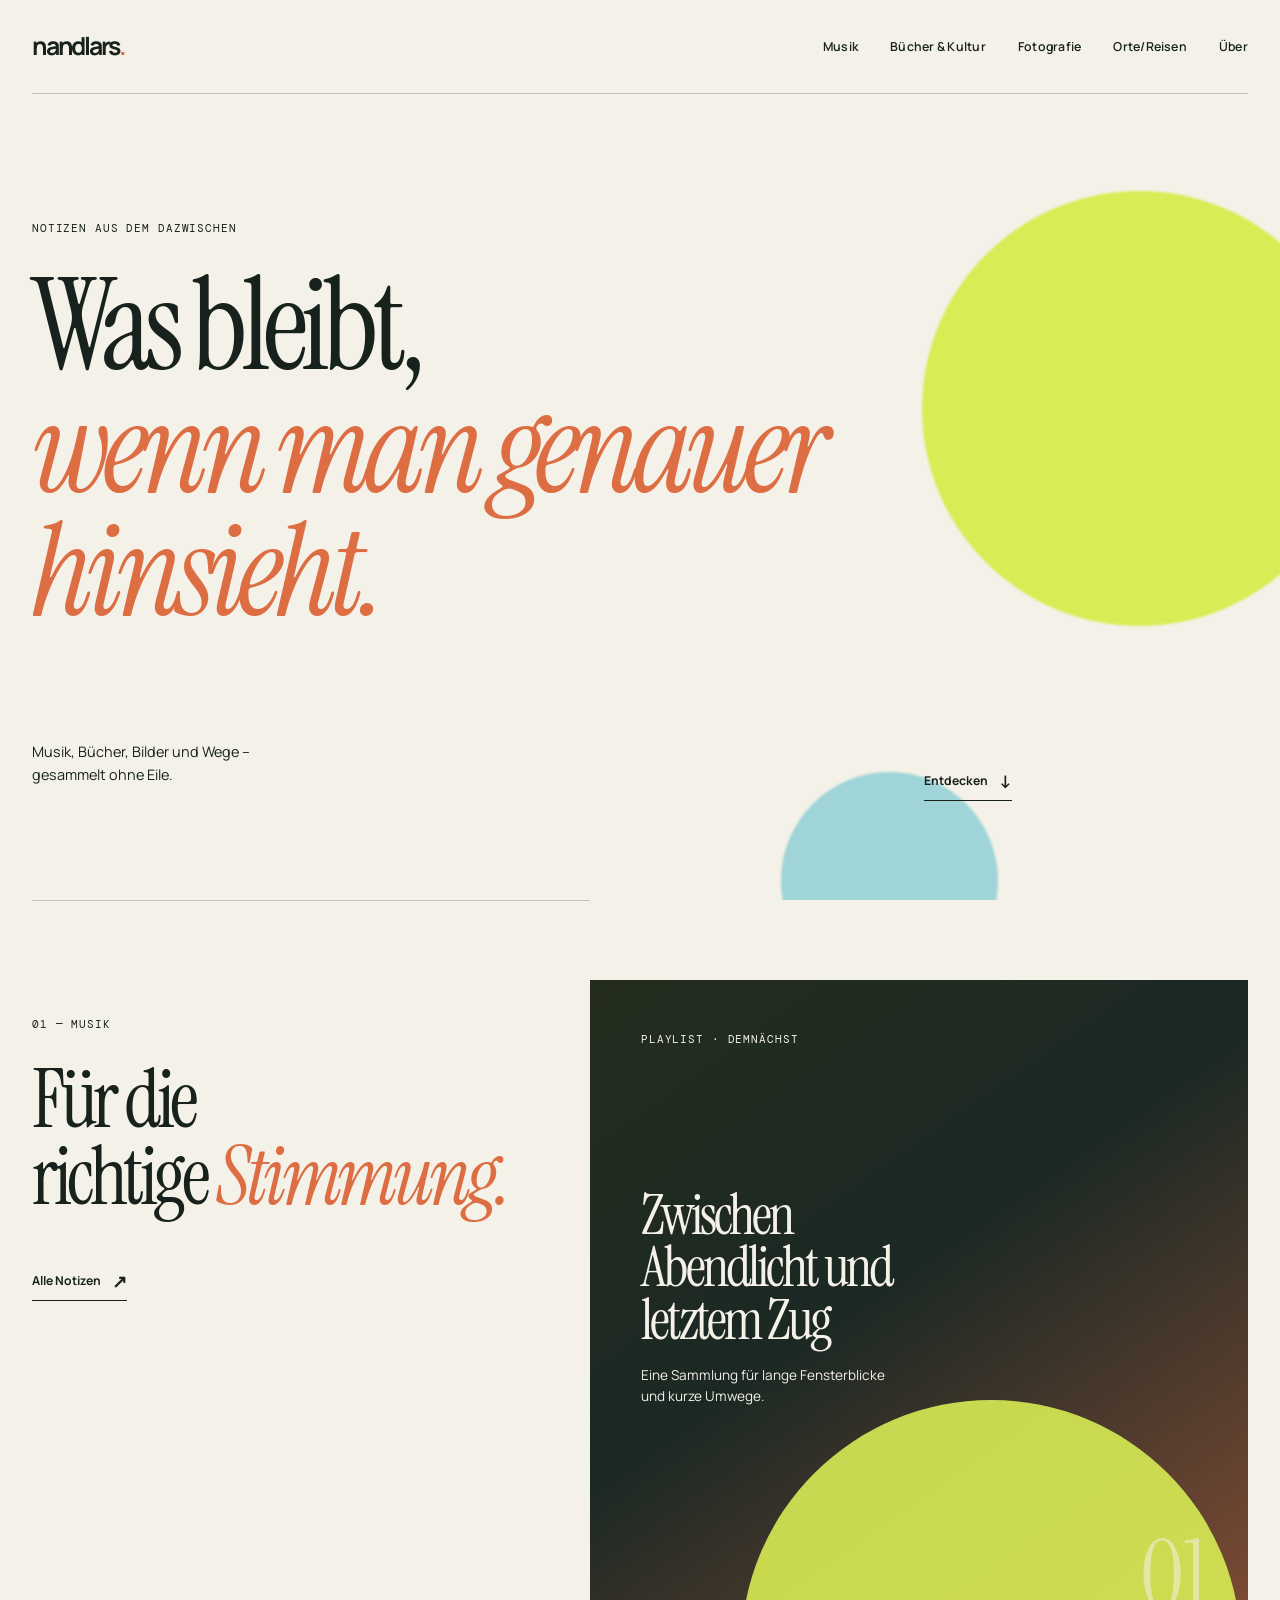
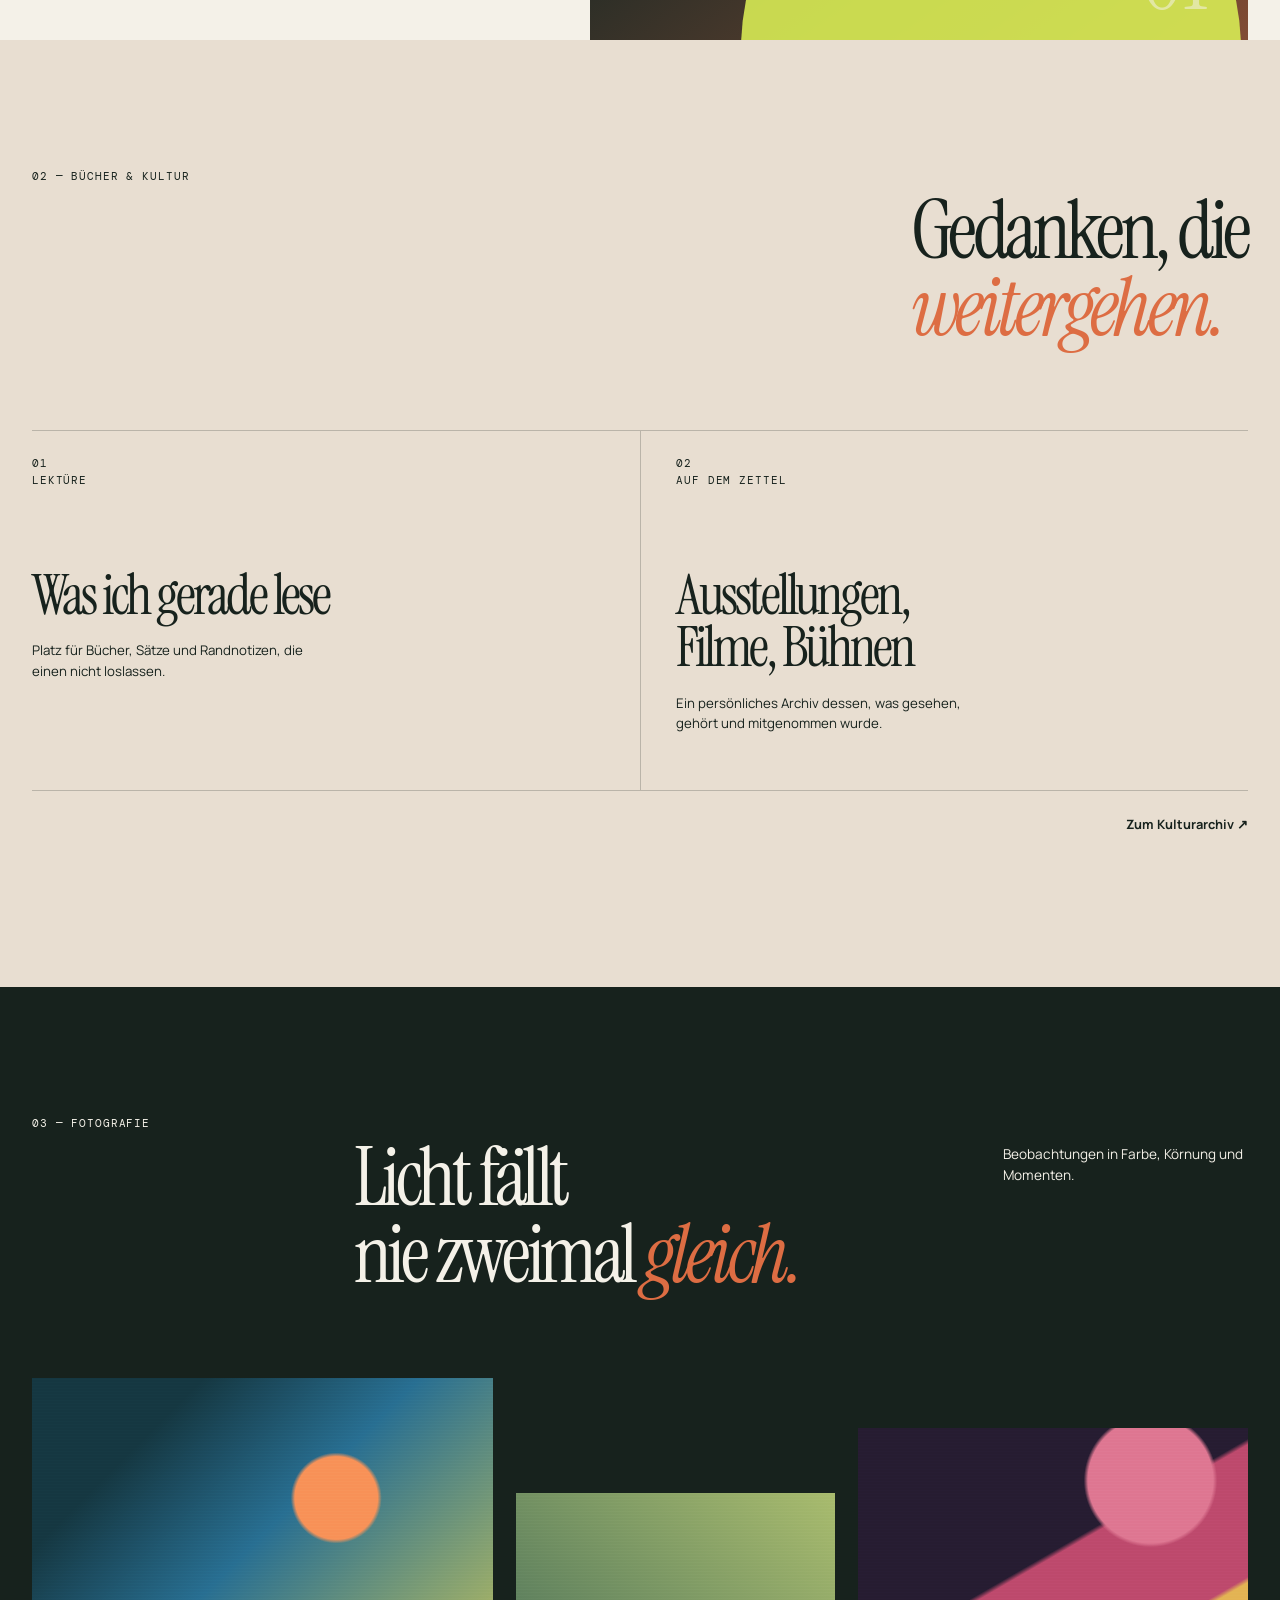
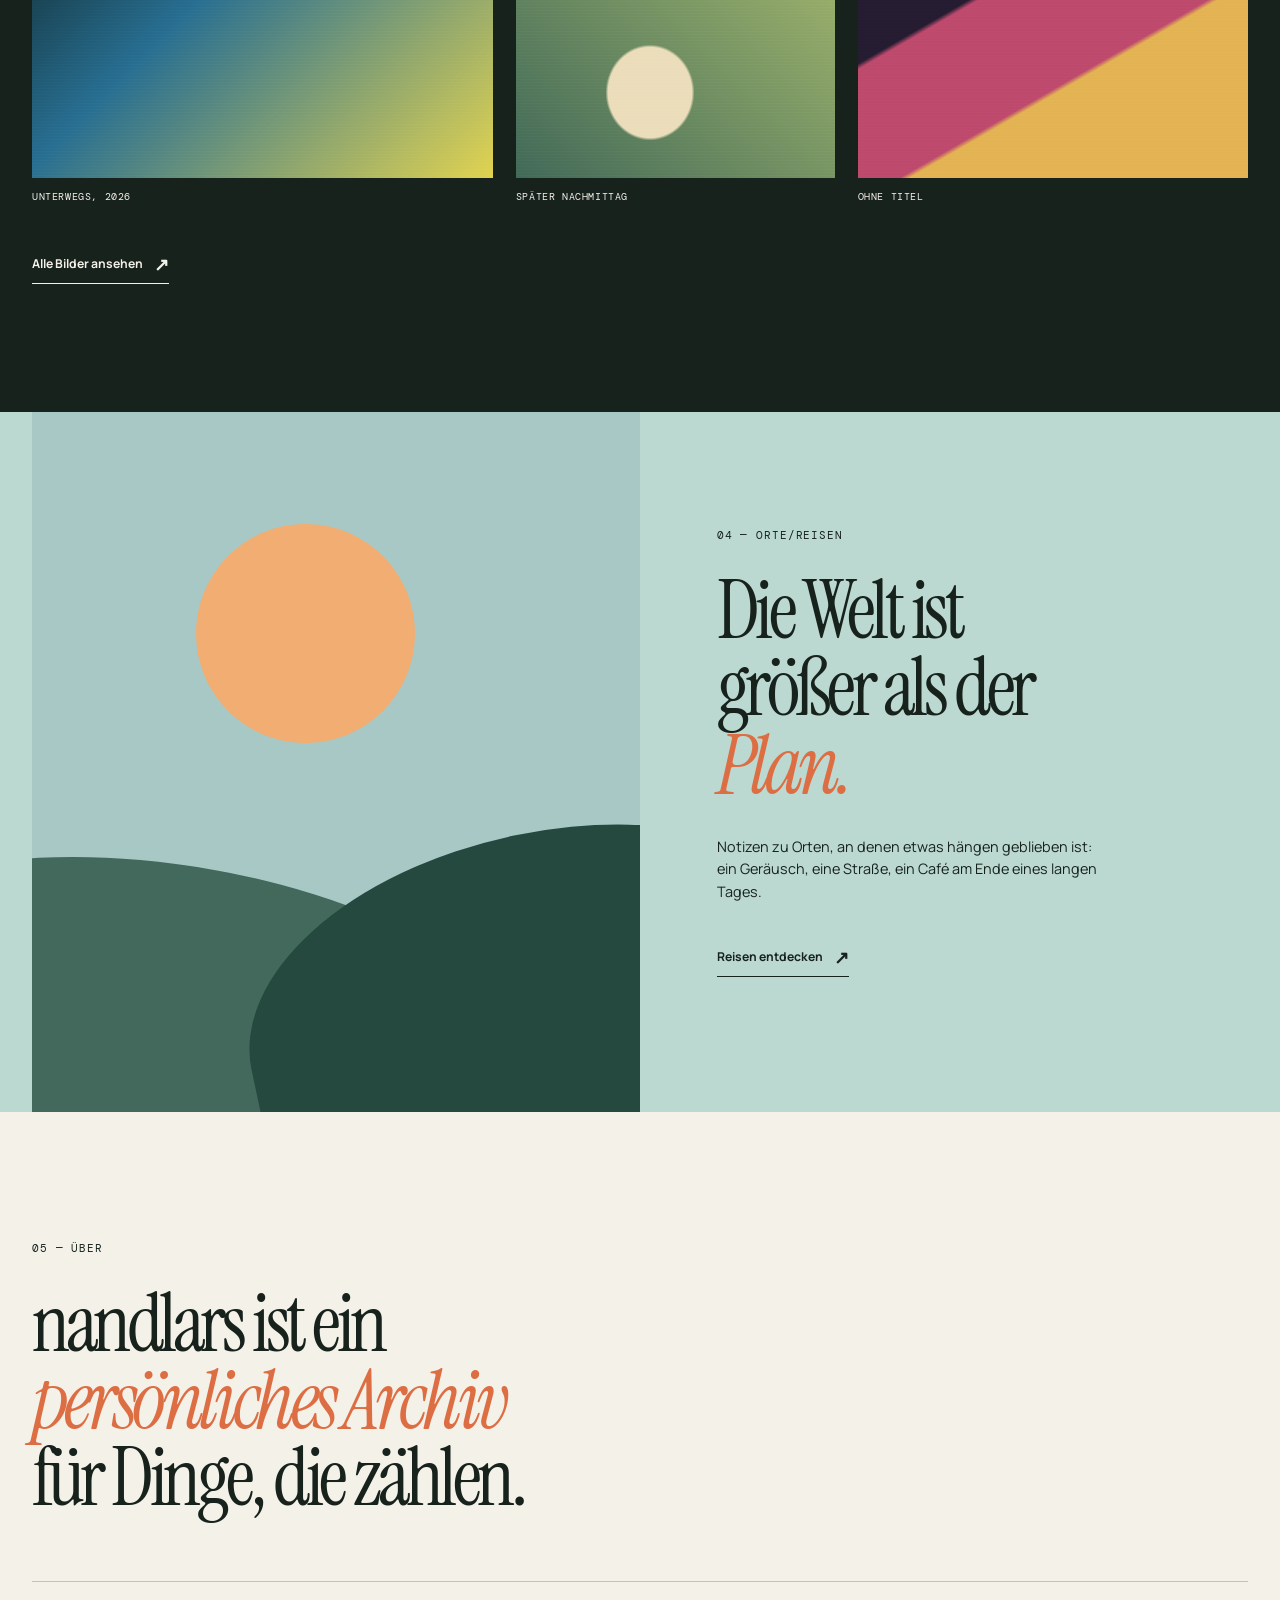
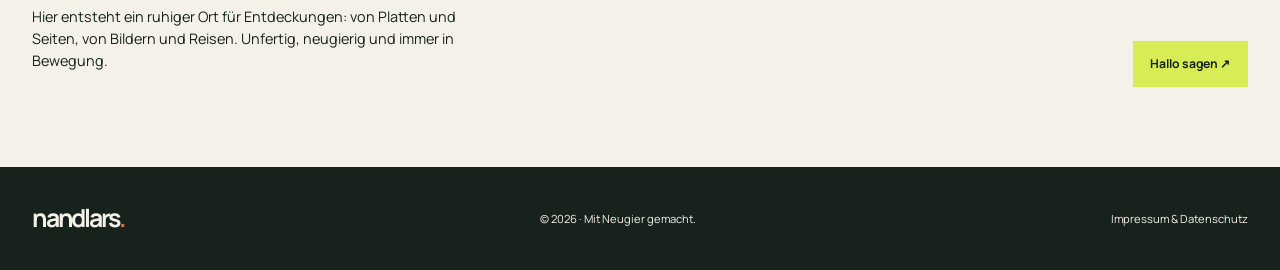
==== index.html @ c7067726 "Initial static nandlars website" ====
<!doctype html>
<html lang="de">
  <head>
    <meta charset="utf-8">
    <meta name="viewport" content="width=device-width, initial-scale=1">
    <meta name="description" content="nandlars – Musik, Bücher, Fotografie und Reisen.">
    <title>nandlars — Notizen, Bilder, Orte</title>
    <link rel="preconnect" href="https://fonts.googleapis.com">
    <link rel="preconnect" href="https://fonts.gstatic.com" crossorigin>
    <link href="https://fonts.googleapis.com/css2?family=DM+Mono:wght@400;500&family=Instrument+Serif:ital@0;1&family=Manrope:wght@400;500;600;700&display=swap" rel="stylesheet">
    <link rel="stylesheet" href="assets/css/main.css">
    <script src="assets/js/main.js" defer></script>
  </head>
  <body>
    <a class="skip-link" href="#inhalt">Zum Inhalt springen</a>

    <header class="site-header" data-header>
      <a class="wordmark" href="#oben" aria-label="nandlars, Startseite">nandlars<span>.</span></a>
      <button class="menu-toggle" type="button" aria-expanded="false" aria-controls="hauptnavigation">
        <span class="sr-only">Menü öffnen</span>
        <span aria-hidden="true"></span><span aria-hidden="true"></span>
      </button>
      <nav id="hauptnavigation" class="main-nav" aria-label="Hauptnavigation">
        <a href="#musik">Musik</a>
        <a href="#kultur">Bücher &amp; Kultur</a>
        <a href="#fotografie">Fotografie</a>
        <a href="#orte">Orte/Reisen</a>
        <a href="#ueber">Über</a>
      </nav>
    </header>

    <main id="inhalt">
      <section id="oben" class="hero" aria-labelledby="hero-title">
        <p class="eyebrow">Notizen aus dem Dazwischen</p>
        <h1 id="hero-title">Was bleibt,<br><em>wenn man genauer hinsieht.</em></h1>
        <div class="hero-bottom">
          <p>Musik, Bücher, Bilder und Wege – gesammelt ohne Eile.</p>
          <a class="text-link" href="#musik">Entdecken <span aria-hidden="true">↓</span></a>
        </div>
        <div class="hero-shape shape-one" aria-hidden="true"></div>
        <div class="hero-shape shape-two" aria-hidden="true"></div>
      </section>

      <section id="musik" class="feature-section section-grid" aria-labelledby="musik-title">
        <div class="section-intro">
          <p class="eyebrow">01 — Musik</p>
          <h2 id="musik-title">Für die<br>richtige <em>Stimmung.</em></h2>
          <a class="text-link" href="archive.html#musik">Alle Notizen <span aria-hidden="true">↗</span></a>
        </div>
        <article class="feature-card music-card">
          <p class="card-meta">Playlist · Demnächst</p>
          <h3>Zwischen<br>Abendlicht und<br>letztem Zug</h3>
          <p>Eine Sammlung für lange Fensterblicke und kurze Umwege.</p>
          <span class="card-index" aria-hidden="true">01</span>
        </article>
      </section>

      <section id="kultur" class="culture-section" aria-labelledby="kultur-title">
        <div class="section-heading">
          <p class="eyebrow">02 — Bücher &amp; Kultur</p>
          <h2 id="kultur-title">Gedanken, die<br><em>weitergehen.</em></h2>
        </div>
        <div class="culture-grid">
          <article class="culture-item">
            <p class="item-number">01</p>
            <p class="item-type">Lektüre</p>
            <h3>Was ich gerade lese</h3>
            <p>Platz für Bücher, Sätze und Randnotizen, die einen nicht loslassen.</p>
          </article>
          <article class="culture-item culture-item-highlight">
            <p class="item-number">02</p>
            <p class="item-type">Auf dem Zettel</p>
            <h3>Ausstellungen,<br>Filme, Bühnen</h3>
            <p>Ein persönliches Archiv dessen, was gesehen, gehört und mitgenommen wurde.</p>
          </article>
          <a class="culture-more" href="archive.html#kultur">Zum Kulturarchiv <span aria-hidden="true">↗</span></a>
        </div>
      </section>

      <section id="fotografie" class="photo-section" aria-labelledby="fotografie-title">
        <div class="section-heading photo-heading">
          <p class="eyebrow">03 — Fotografie</p>
          <h2 id="fotografie-title">Licht fällt<br>nie zweimal <em>gleich.</em></h2>
          <p>Beobachtungen in Farbe, Körnung und Momenten.</p>
        </div>
        <div class="photo-grid" aria-label="Vorschau Fotografie">
          <figure class="photo photo-a"><div role="img" aria-label="Abstrakte Bildfläche in Blau und Orange"></div><figcaption>Unterwegs, 2026</figcaption></figure>
          <figure class="photo photo-b"><div role="img" aria-label="Abstrakte Bildfläche in Grün und Creme"></div><figcaption>Später Nachmittag</figcaption></figure>
          <figure class="photo photo-c"><div role="img" aria-label="Abstrakte Bildfläche in Rosa und Schwarz"></div><figcaption>Ohne Titel</figcaption></figure>
        </div>
        <a class="text-link photo-link" href="archive.html#fotografie">Alle Bilder ansehen <span aria-hidden="true">↗</span></a>
      </section>

      <section id="orte" class="travel-section" aria-labelledby="orte-title">
        <div class="travel-visual" role="img" aria-label="Grafische Darstellung einer Landschaft bei Sonnenuntergang">
          <span class="sun" aria-hidden="true"></span><span class="hill hill-one" aria-hidden="true"></span><span class="hill hill-two" aria-hidden="true"></span>
        </div>
        <div class="travel-copy">
          <p class="eyebrow">04 — Orte/Reisen</p>
          <h2 id="orte-title">Die Welt ist<br>größer als der <em>Plan.</em></h2>
          <p>Notizen zu Orten, an denen etwas hängen geblieben ist: ein Geräusch, eine Straße, ein Café am Ende eines langen Tages.</p>
          <a class="text-link" href="archive.html#orte">Reisen entdecken <span aria-hidden="true">↗</span></a>
        </div>
      </section>

      <section id="ueber" class="about-section" aria-labelledby="ueber-title">
        <p class="eyebrow">05 — Über</p>
        <h2 id="ueber-title">nandlars ist ein<br><em>persönliches Archiv</em><br>für Dinge, die zählen.</h2>
        <div class="about-bottom">
          <p>Hier entsteht ein ruhiger Ort für Entdeckungen: von Platten und Seiten, von Bildern und Reisen. Unfertig, neugierig und immer in Bewegung.</p>
          <a class="button-link" href="mailto:hallo@example.com">Hallo sagen <span aria-hidden="true">↗</span></a>
        </div>
      </section>
    </main>

    <footer class="site-footer">
      <a class="wordmark" href="#oben">nandlars<span>.</span></a>
      <p>© <span data-current-year>2026</span> · Mit Neugier gemacht.</p>
      <a href="impressum.html">Impressum &amp; Datenschutz</a>
    </footer>
  </body>
</html>
---- assets/css/main.css ----
:root { --ink:#17221d; --paper:#f4f1e8; --acid:#d8ec55; --rust:#dd6d43; --line:rgba(23,34,29,.22); --serif:"Instrument Serif", Georgia, serif; --sans:Manrope, Arial, sans-serif; --mono:"DM Mono", monospace; }
* { box-sizing:border-box; } html { scroll-behavior:smooth; } body { margin:0; color:var(--ink); background:var(--paper); font-family:var(--sans); font-size:16px; line-height:1.55; } a { color:inherit; text-decoration:none; } a:focus-visible, button:focus-visible { outline:3px solid var(--rust); outline-offset:4px; } .sr-only { position:absolute; width:1px; height:1px; overflow:hidden; clip:rect(0,0,0,0); white-space:nowrap; } .skip-link { position:fixed; z-index:100; top:0; left:1rem; padding:.7rem 1rem; background:var(--acid); transform:translateY(-120%); } .skip-link:focus { transform:translateY(0); }
.site-header { width:min(100% - 4rem, 1440px); margin:auto; min-height:94px; display:flex; align-items:center; justify-content:space-between; gap:2rem; border-bottom:1px solid var(--line); position:relative; z-index:5; } .wordmark { font-size:1.55rem; font-weight:700; letter-spacing:-.09em; } .wordmark span { color:var(--rust); } .main-nav { display:flex; gap:clamp(1rem,2.5vw,2.8rem); font-size:.77rem; font-weight:600; letter-spacing:.02em; } .main-nav a, .back-link { transition:color .2s ease; } .main-nav a:hover, .back-link:hover { color:var(--rust); } .menu-toggle { display:none; }
.hero, .feature-section, .culture-section, .photo-section, .travel-section, .about-section, .archive, .legal { padding-left:max(2rem, calc((100vw - 1440px)/2 + 2rem)); padding-right:max(2rem, calc((100vw - 1440px)/2 + 2rem)); } .hero { min-height:calc(100vh - 94px); padding-top:clamp(6rem,14vh,10rem); padding-bottom:3rem; position:relative; overflow:hidden; } .eyebrow, .card-meta, .item-type, .item-number { margin:0; font-family:var(--mono); font-size:.68rem; letter-spacing:.08em; text-transform:uppercase; } h1,h2,h3,p { margin-top:0; } h1,h2,h3 { letter-spacing:-.055em; line-height:.96; } h1 { position:relative; z-index:1; max-width:1000px; margin:1.75rem 0; font-family:var(--serif); font-weight:400; font-size:clamp(4.4rem,10vw,10rem); } h1 em,h2 em { font-weight:400; color:var(--rust); } .hero-bottom { position:relative; z-index:1; display:flex; justify-content:space-between; align-items:end; max-width:980px; gap:2rem; margin-top:clamp(4rem,12vh,10rem); } .hero-bottom p { max-width:290px; font-size:.9rem; } .text-link { display:inline-flex; gap:.7rem; align-items:center; padding-bottom:.3rem; border-bottom:1px solid var(--ink); font-size:.76rem; font-weight:700; white-space:nowrap; } .text-link span { font-size:1.1rem; transition:transform .2s; } .text-link:hover span { transform:translate(.2rem,.1rem); } .hero-shape { position:absolute; border-radius:50%; filter:blur(1px); } .shape-one { width:34vw; height:34vw; min-width:280px; min-height:280px; right:-6vw; top:12%; background:var(--acid); } .shape-two { width:17vw; height:17vw; min-width:160px; min-height:160px; right:22vw; bottom:-7vw; background:#9fd4d8; }
.section-grid { display:grid; grid-template-columns:1fr 1.18fr; min-height:740px; } .section-intro { padding:clamp(4rem,9vw,9rem) 4rem 4rem 0; border-top:1px solid var(--line); } h2 { margin:1.75rem 0 3.2rem; font-family:var(--serif); font-size:clamp(3.4rem,6.3vw,6.8rem); font-weight:400; } .feature-card { position:relative; padding:clamp(2rem,4vw,4rem); overflow:hidden; background:var(--ink); color:var(--paper); } .music-card { margin-top:5rem; min-height:520px; background:linear-gradient(145deg,#242d1d 0%,#1b2824 45%,#dd6d43 150%); } .music-card:before { content:""; position:absolute; width:500px; height:500px; border-radius:50%; left:23%; bottom:-260px; background:var(--acid); opacity:.9; } .music-card h3,.culture-item h3 { position:relative; z-index:1; margin:clamp(5rem,11vw,11rem) 0 1.2rem; font:400 clamp(2.6rem,4.4vw,5rem)/.93 var(--serif); } .music-card > p:not(.card-meta) { position:relative; z-index:1; max-width:270px; font-size:.85rem; } .card-index { position:absolute; right:2.5rem; bottom:1.5rem; font:400 6rem/.8 var(--serif); color:rgba(244,241,232,.55); }
.culture-section { padding-top:8rem; padding-bottom:8rem; background:#e8ded1; } .section-heading { display:flex; justify-content:space-between; align-items:start; gap:3rem; } .section-heading h2 { margin-top:1.5rem; }.culture-grid { display:grid; grid-template-columns:1fr 1fr; margin-top:2rem; border-top:1px solid var(--line); }.culture-item { min-height:360px; padding:1.5rem 2.2rem 2rem 0; border-bottom:1px solid var(--line); position:relative; }.culture-item-highlight { padding-left:2.2rem; padding-right:0; border-left:1px solid var(--line); }.culture-item h3 { margin-top:5rem; }.culture-item p:last-child { max-width:300px; font-size:.83rem; }.culture-more { grid-column:2; justify-self:end; padding:1.5rem 0; font-size:.8rem; font-weight:700; }.culture-more:hover { color:var(--rust); }
.photo-section { padding-top:8rem; padding-bottom:8rem; background:var(--ink); color:var(--paper); }.photo-heading h2 { margin-bottom:1.3rem; }.photo-heading > p:last-child { max-width:245px; margin-top:1.8rem; font-size:.85rem; }.photo-grid { display:grid; grid-template-columns:1.3fr .9fr 1.1fr; gap:1.4rem; align-items:end; margin-top:4rem; }.photo { margin:0; }.photo div { overflow:hidden; position:relative; }.photo div:after { content:""; position:absolute; inset:0; mix-blend-mode:overlay; opacity:.33; background-image:repeating-linear-gradient(0deg,transparent 0 2px,rgba(255,255,255,.15) 3px); }.photo-a div { height:400px; background:radial-gradient(circle at 66% 30%,#f89157 0 10%,transparent 11%),linear-gradient(135deg,#153741 20%,#286e91 45%,#e1d350 100%); }.photo-b div { height:285px; background:radial-gradient(ellipse at 42% 70%,#ecddba 0 16%,transparent 17%),linear-gradient(45deg,#416958,#a8bb6d); }.photo-c div { height:350px; background:radial-gradient(circle at 75% 15%,#de7691 0 15%,transparent 16%),linear-gradient(150deg,#261c31 0 41%,#bd496c 42% 65%,#e3b353 66%); }.photo figcaption { margin-top:.7rem; font:400 .63rem var(--mono); text-transform:uppercase; letter-spacing:.06em; }.photo-link { margin-top:3rem; border-color:var(--paper); }
.travel-section { display:grid; grid-template-columns:1fr 1fr; min-height:700px; background:#bbd8d1; }.travel-visual { position:relative; overflow:hidden; background:#a8c8c5; }.sun { position:absolute; width:36%; aspect-ratio:1; top:16%; left:27%; border-radius:50%; background:#f1ad72; }.hill { position:absolute; bottom:-10%; border-radius:50% 50% 0 0; }.hill-one { width:120%; height:45%; left:-35%; background:#43695d; transform:rotate(10deg); }.hill-two { width:100%; height:50%; right:-35%; background:#25493f; transform:rotate(-12deg); }.travel-copy { padding:clamp(4rem,9vw,9rem) clamp(2rem,6vw,7rem); }.travel-copy h2 { margin-bottom:2rem; }.travel-copy > p:not(.eyebrow) { max-width:390px; font-size:.9rem; margin-bottom:2.5rem; }
.about-section { padding-top:8rem; padding-bottom:5rem; }.about-section h2 { max-width:950px; margin-bottom:4rem; }.about-bottom { display:flex; justify-content:space-between; align-items:end; gap:3rem; padding-top:1.5rem; border-top:1px solid var(--line); }.about-bottom p { max-width:440px; font-size:.9rem; }.button-link { padding:.85rem 1.1rem; background:var(--acid); font-size:.76rem; font-weight:700; }.button-link:hover { background:var(--rust); color:white; }.site-footer { padding:2rem max(2rem, calc((100vw - 1440px)/2 + 2rem)); display:flex; align-items:center; justify-content:space-between; gap:2rem; background:var(--ink); color:var(--paper); }.site-footer p,.site-footer a:not(.wordmark) { margin:0; font-size:.7rem; }.site-footer a:not(.wordmark):hover { color:var(--acid); }
.archive,.legal { min-height:calc(100vh - 94px); padding-top:8rem; padding-bottom:8rem; }.archive h1,.legal h1 { font-size:clamp(4rem,8vw,8rem); }.archive-intro,.legal-note { max-width:530px; font-size:1.1rem; }.archive-list { margin-top:7rem; max-width:880px; border-top:1px solid var(--line); }.archive-list section { display:grid; grid-template-columns:1fr 2fr; align-items:baseline; padding:1.2rem 0; border-bottom:1px solid var(--line); }.archive-list h2 { margin:0; font-size:2.5rem; }.archive-list p { margin:0; font-size:.85rem; }.legal { max-width:1100px; }.legal section { max-width:550px; padding-top:2rem; margin-top:3rem; border-top:1px solid var(--line); }.legal section h2 { font-size:2.5rem; margin:0 0 1rem; }.legal section p { font-size:.9rem; }
@media (max-width:700px) { .site-header { width:calc(100% - 2.5rem); min-height:72px; }.main-nav { position:absolute; left:0; right:0; top:71px; display:none; padding:1.2rem 0 1.8rem; flex-direction:column; background:var(--paper); border-bottom:1px solid var(--line); }.menu-open .main-nav { display:flex; }.menu-toggle { display:flex; width:28px; height:28px; padding:5px 0; flex-direction:column; justify-content:center; gap:5px; border:0; background:none; cursor:pointer; }.menu-toggle span:not(.sr-only) { display:block; width:100%; height:1px; background:var(--ink); }.menu-open .menu-toggle span:nth-of-type(2) { transform:rotate(45deg) translate(2px,2px); }.menu-open .menu-toggle span:nth-of-type(3) { transform:rotate(-45deg) translate(2px,-2px); }.hero { min-height:calc(100vh - 72px); padding-top:5rem; }.hero h1 { font-size:clamp(3.8rem,17vw,6.3rem); }.hero-bottom { margin-top:5rem; align-items:start; flex-direction:column; }.shape-one { width:70vw; height:70vw; right:-25vw; top:25%; }.shape-two { width:34vw; height:34vw; right:5vw; bottom:2%; }.section-grid,.travel-section { grid-template-columns:1fr; }.section-intro { padding-right:0; }.music-card { margin-top:0; min-height:440px; }.culture-section,.photo-section,.about-section { padding-top:5rem; padding-bottom:5rem; }.section-heading { display:block; }.culture-grid { grid-template-columns:1fr; }.culture-item { min-height:290px; padding-right:0; }.culture-item-highlight { padding-left:0; border-left:0; }.culture-more { grid-column:auto; justify-self:start; }.photo-grid { grid-template-columns:1fr 1fr; gap:.8rem; margin-top:2.5rem; }.photo-a { grid-column:span 2; }.photo-a div { height:330px; }.photo-b div,.photo-c div { height:190px; }.travel-visual { min-height:390px; }.travel-copy { padding:5rem 2rem; }.about-bottom,.site-footer { align-items:start; flex-direction:column; gap:1.5rem; }.archive,.legal { padding-top:5rem; }.archive-list { margin-top:4rem; }.archive-list section { grid-template-columns:1fr; gap:.4rem; }.legal h1 { font-size:clamp(3.7rem,15vw,5.8rem); } }
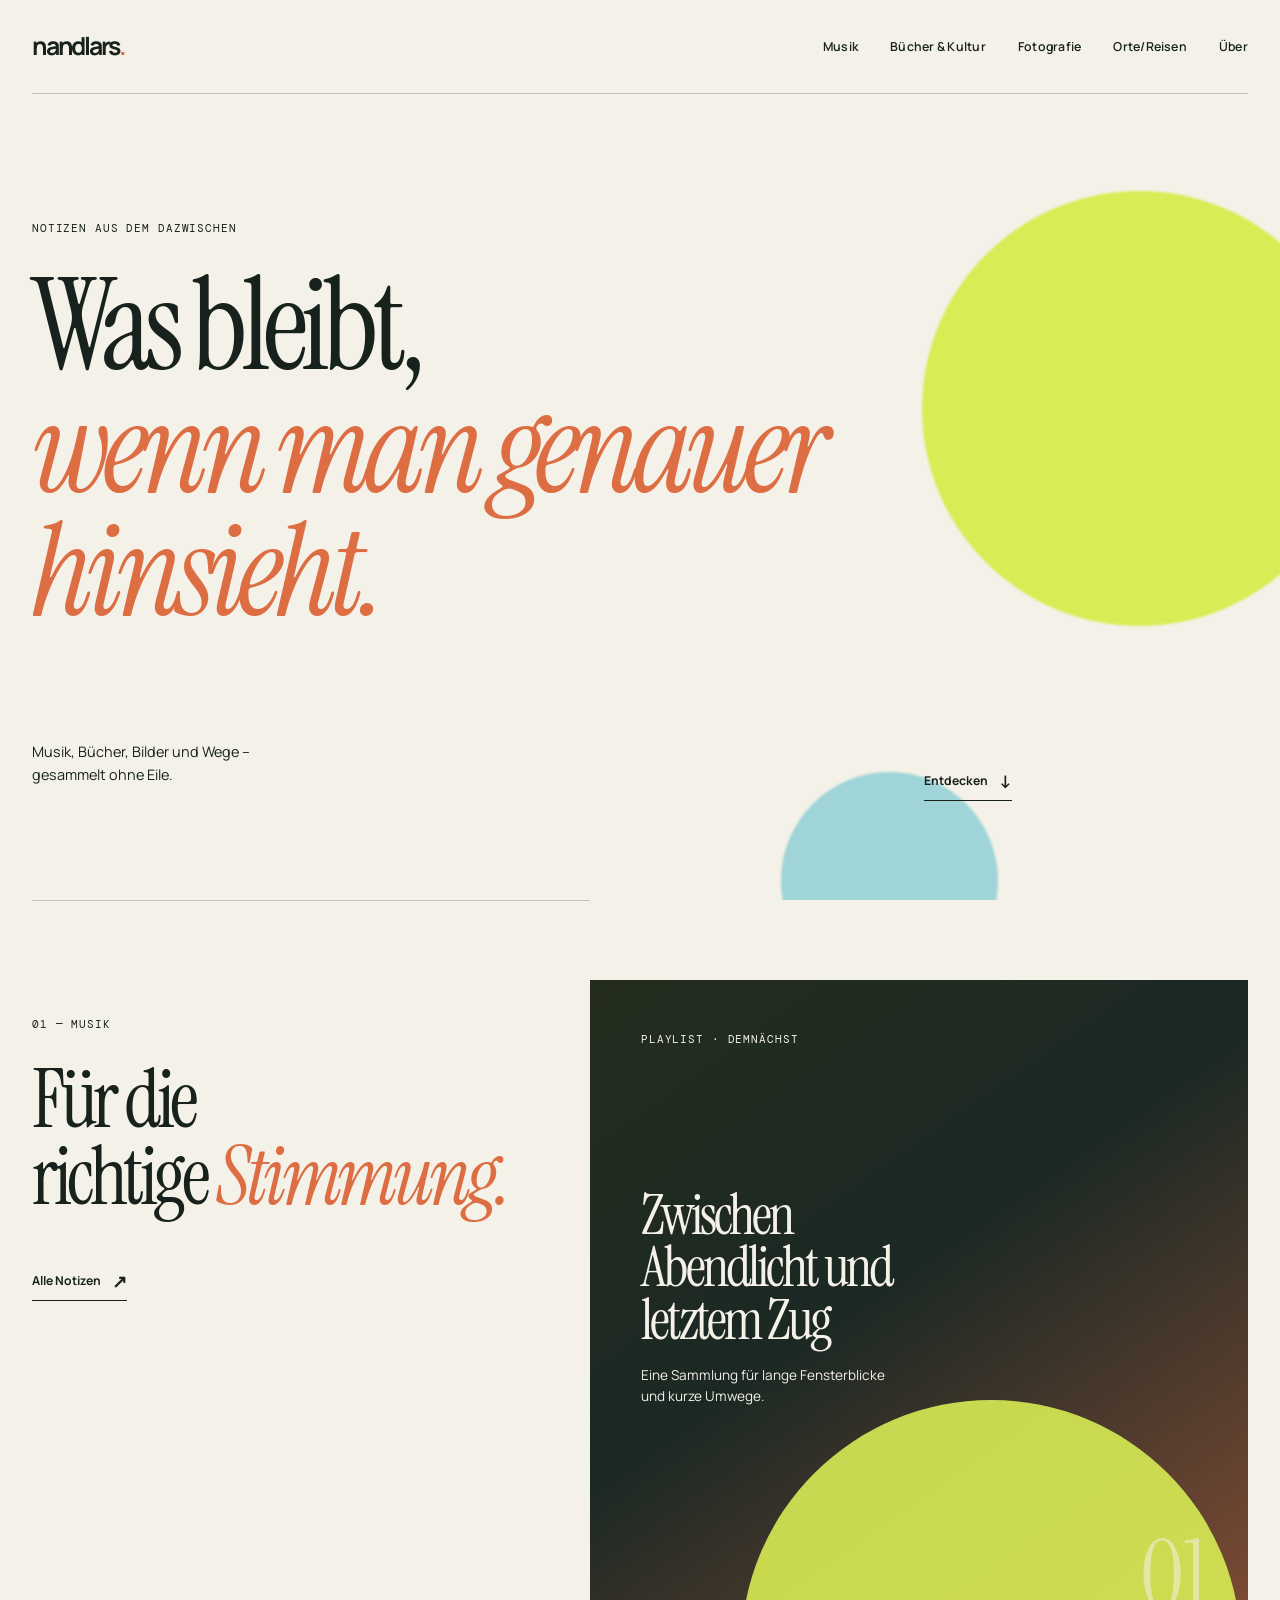
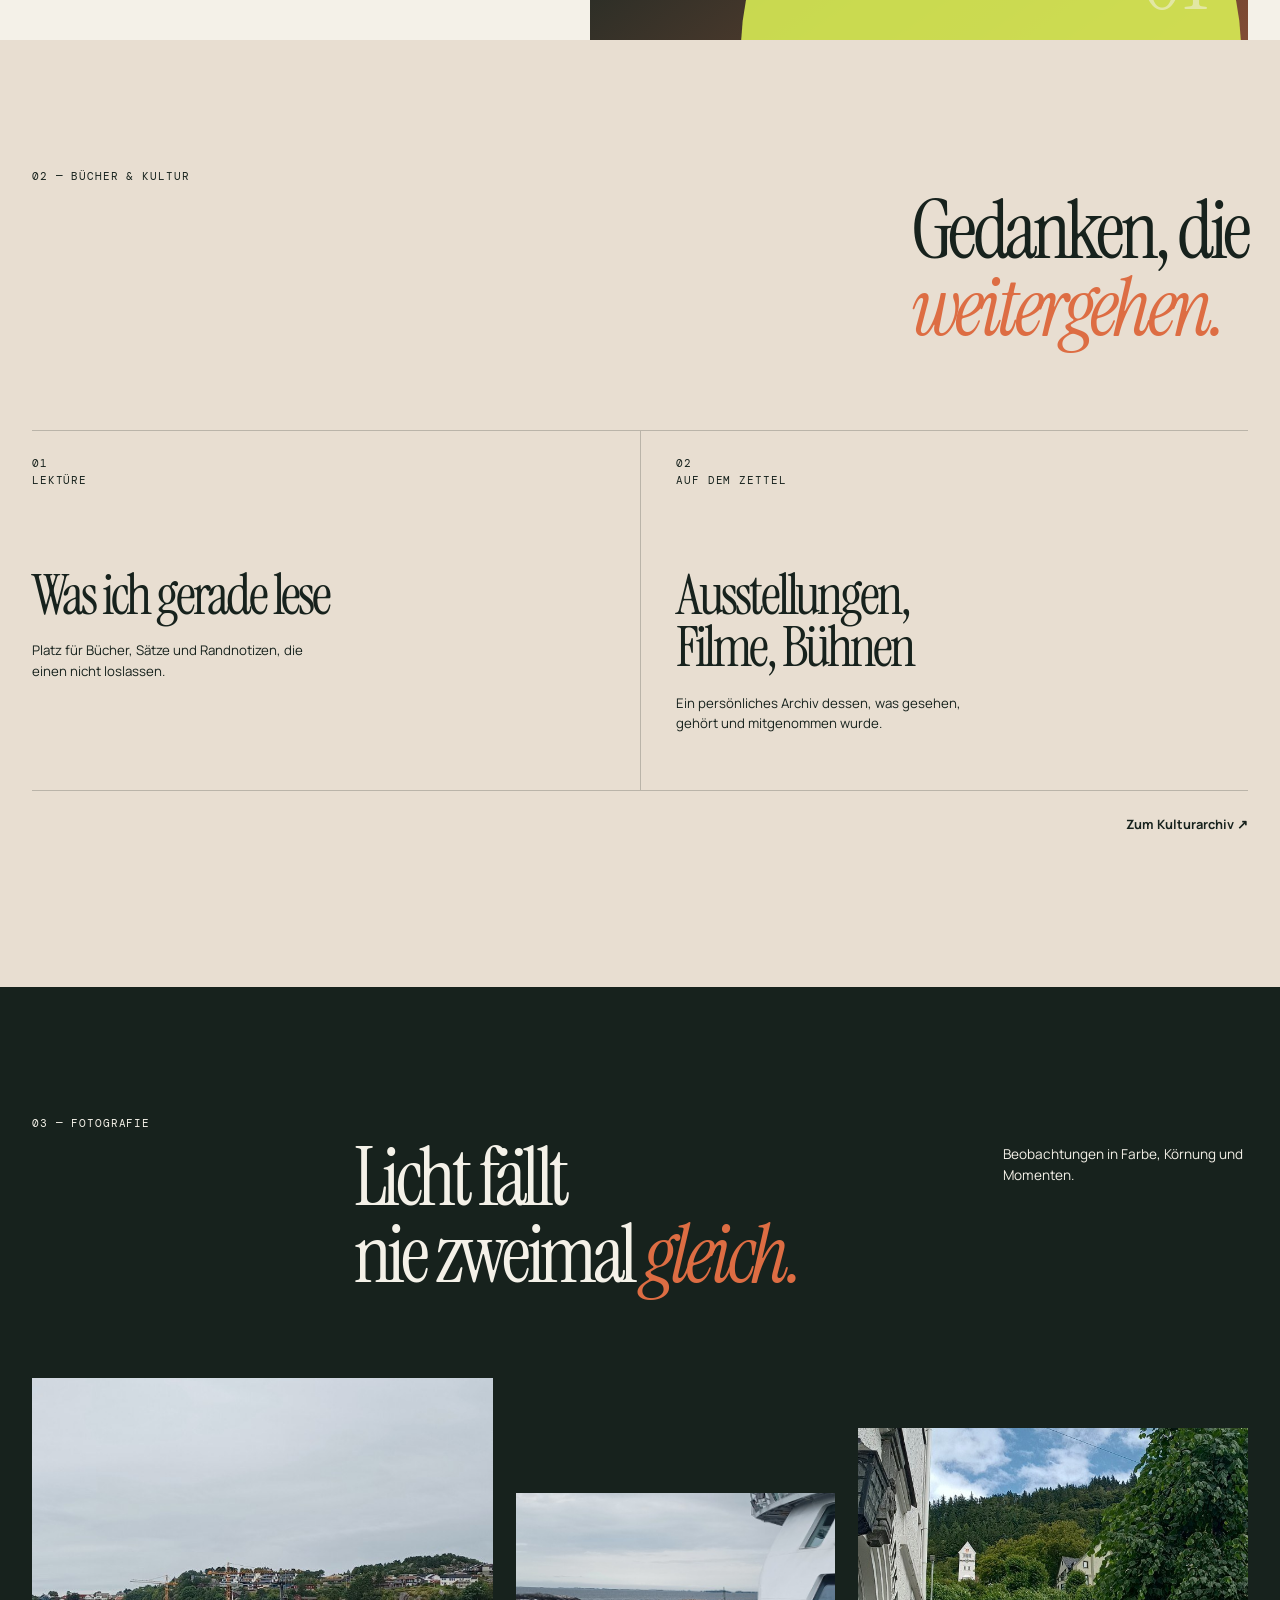
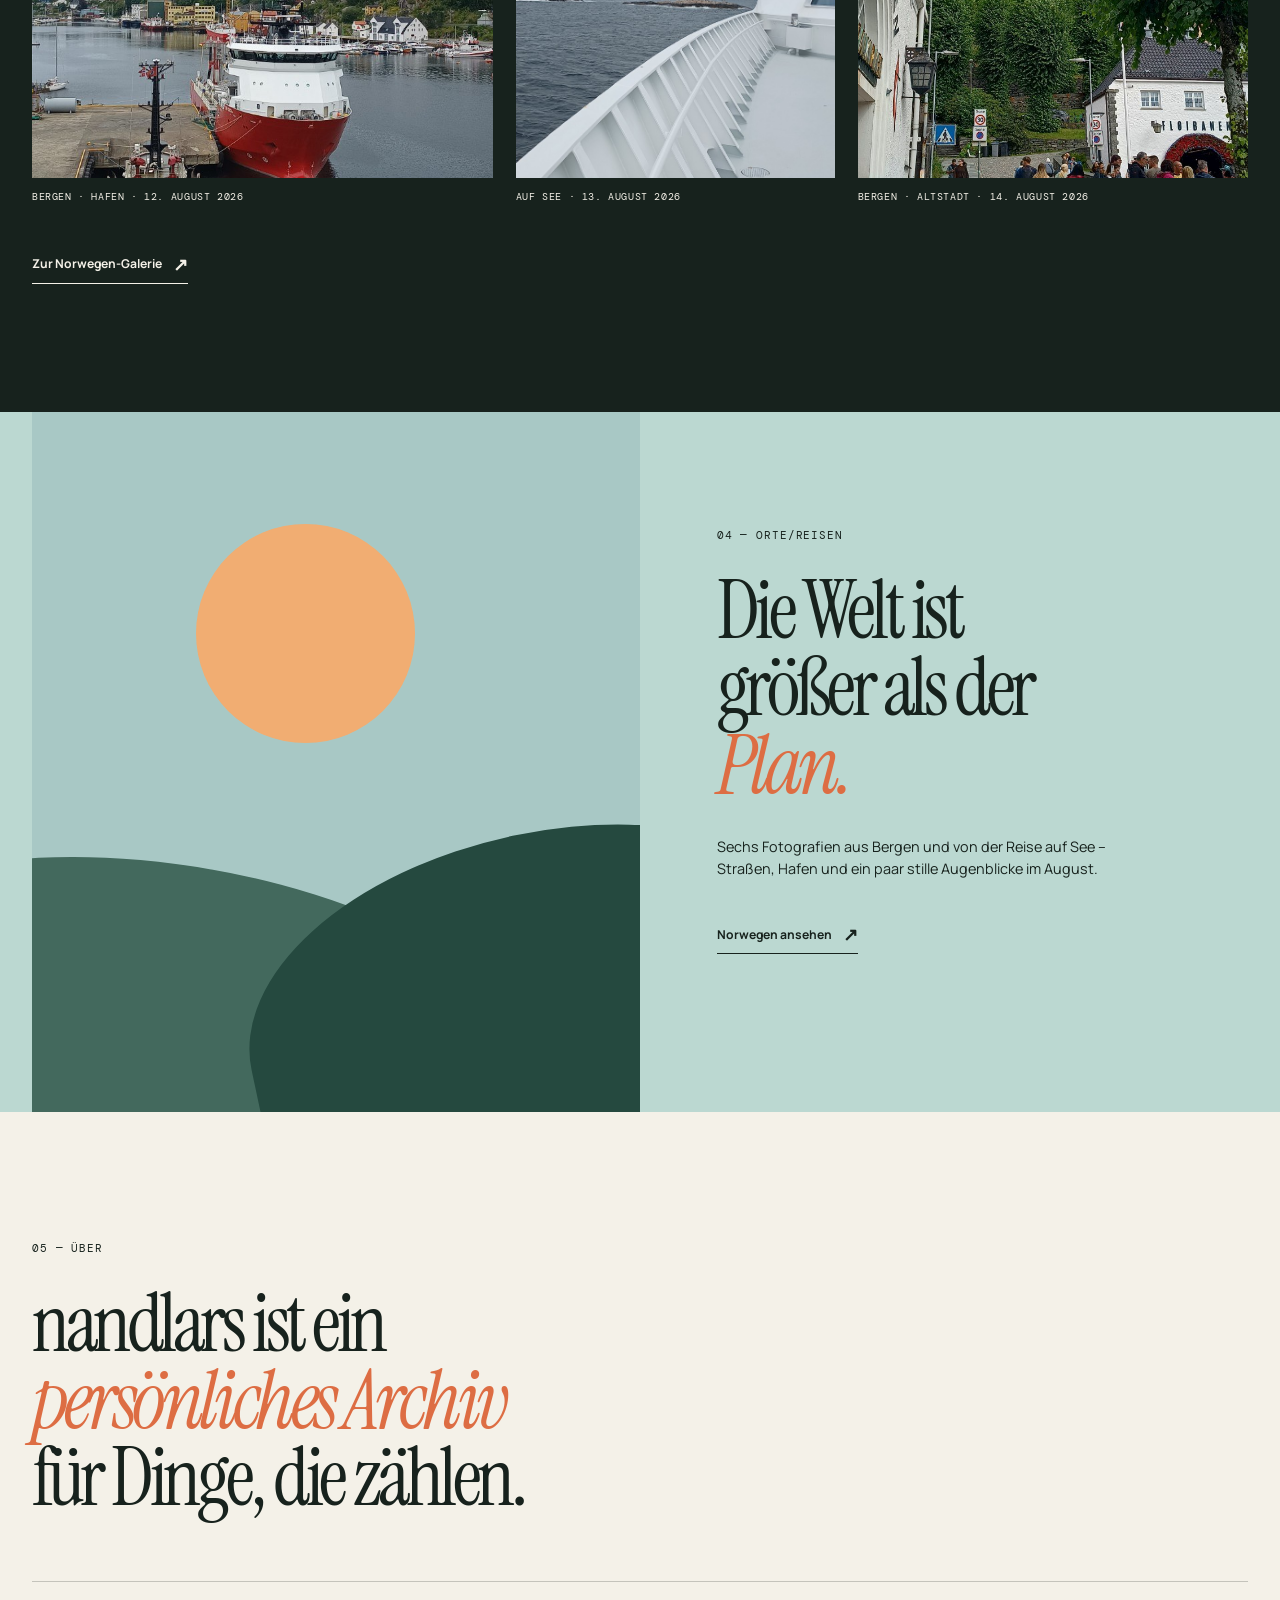
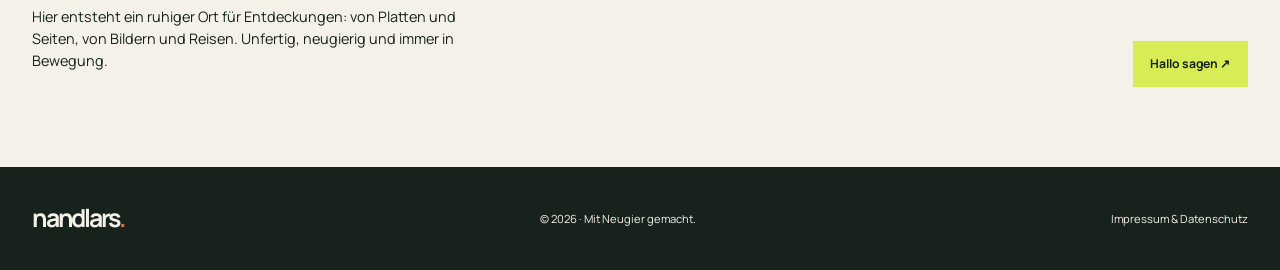
==== commit 0ae1f26c: "Add Norway photo gallery" ====
--- a/index.html
+++ b/index.html
@@ -84,11 +84,11 @@
           <p>Beobachtungen in Farbe, Körnung und Momenten.</p>
         </div>
         <div class="photo-grid" aria-label="Vorschau Fotografie">
-          <figure class="photo photo-a"><div role="img" aria-label="Abstrakte Bildfläche in Blau und Orange"></div><figcaption>Unterwegs, 2026</figcaption></figure>
-          <figure class="photo photo-b"><div role="img" aria-label="Abstrakte Bildfläche in Grün und Creme"></div><figcaption>Später Nachmittag</figcaption></figure>
-          <figure class="photo photo-c"><div role="img" aria-label="Abstrakte Bildfläche in Rosa und Schwarz"></div><figcaption>Ohne Titel</figcaption></figure>
+          <figure class="photo photo-a"><img src="images/bergen-hafen-12-08-2026.jpg" alt="Bergen am Hafen" loading="lazy"><figcaption>Bergen · Hafen · 12. August 2026</figcaption></figure>
+          <figure class="photo photo-b"><img src="images/auf-see-13-08-2026.jpg" alt="Blick auf See während der Reise nach Norwegen" loading="lazy"><figcaption>Auf See · 13. August 2026</figcaption></figure>
+          <figure class="photo photo-c"><img src="images/bergen-altstadt-14-08-2026.jpg" alt="Blick in Bergens Altstadt" loading="lazy"><figcaption>Bergen · Altstadt · 14. August 2026</figcaption></figure>
         </div>
-        <a class="text-link photo-link" href="archive.html#fotografie">Alle Bilder ansehen <span aria-hidden="true">↗</span></a>
+        <a class="text-link photo-link" href="norwegen.html">Zur Norwegen-Galerie <span aria-hidden="true">↗</span></a>
       </section>
 
       <section id="orte" class="travel-section" aria-labelledby="orte-title">
@@ -98,8 +98,8 @@
         <div class="travel-copy">
           <p class="eyebrow">04 — Orte/Reisen</p>
           <h2 id="orte-title">Die Welt ist<br>größer als der <em>Plan.</em></h2>
-          <p>Notizen zu Orten, an denen etwas hängen geblieben ist: ein Geräusch, eine Straße, ein Café am Ende eines langen Tages.</p>
-          <a class="text-link" href="archive.html#orte">Reisen entdecken <span aria-hidden="true">↗</span></a>
+          <p>Sechs Fotografien aus Bergen und von der Reise auf See – Straßen, Hafen und ein paar stille Augenblicke im August.</p>
+          <a class="text-link" href="norwegen.html">Norwegen ansehen <span aria-hidden="true">↗</span></a>
         </div>
       </section>
 
--- a/assets/css/main.css
+++ b/assets/css/main.css
@@ -9,3 +9,32 @@
 .about-section { padding-top:8rem; padding-bottom:5rem; }.about-section h2 { max-width:950px; margin-bottom:4rem; }.about-bottom { display:flex; justify-content:space-between; align-items:end; gap:3rem; padding-top:1.5rem; border-top:1px solid var(--line); }.about-bottom p { max-width:440px; font-size:.9rem; }.button-link { padding:.85rem 1.1rem; background:var(--acid); font-size:.76rem; font-weight:700; }.button-link:hover { background:var(--rust); color:white; }.site-footer { padding:2rem max(2rem, calc((100vw - 1440px)/2 + 2rem)); display:flex; align-items:center; justify-content:space-between; gap:2rem; background:var(--ink); color:var(--paper); }.site-footer p,.site-footer a:not(.wordmark) { margin:0; font-size:.7rem; }.site-footer a:not(.wordmark):hover { color:var(--acid); }
 .archive,.legal { min-height:calc(100vh - 94px); padding-top:8rem; padding-bottom:8rem; }.archive h1,.legal h1 { font-size:clamp(4rem,8vw,8rem); }.archive-intro,.legal-note { max-width:530px; font-size:1.1rem; }.archive-list { margin-top:7rem; max-width:880px; border-top:1px solid var(--line); }.archive-list section { display:grid; grid-template-columns:1fr 2fr; align-items:baseline; padding:1.2rem 0; border-bottom:1px solid var(--line); }.archive-list h2 { margin:0; font-size:2.5rem; }.archive-list p { margin:0; font-size:.85rem; }.legal { max-width:1100px; }.legal section { max-width:550px; padding-top:2rem; margin-top:3rem; border-top:1px solid var(--line); }.legal section h2 { font-size:2.5rem; margin:0 0 1rem; }.legal section p { font-size:.9rem; }
 @media (max-width:700px) { .site-header { width:calc(100% - 2.5rem); min-height:72px; }.main-nav { position:absolute; left:0; right:0; top:71px; display:none; padding:1.2rem 0 1.8rem; flex-direction:column; background:var(--paper); border-bottom:1px solid var(--line); }.menu-open .main-nav { display:flex; }.menu-toggle { display:flex; width:28px; height:28px; padding:5px 0; flex-direction:column; justify-content:center; gap:5px; border:0; background:none; cursor:pointer; }.menu-toggle span:not(.sr-only) { display:block; width:100%; height:1px; background:var(--ink); }.menu-open .menu-toggle span:nth-of-type(2) { transform:rotate(45deg) translate(2px,2px); }.menu-open .menu-toggle span:nth-of-type(3) { transform:rotate(-45deg) translate(2px,-2px); }.hero { min-height:calc(100vh - 72px); padding-top:5rem; }.hero h1 { font-size:clamp(3.8rem,17vw,6.3rem); }.hero-bottom { margin-top:5rem; align-items:start; flex-direction:column; }.shape-one { width:70vw; height:70vw; right:-25vw; top:25%; }.shape-two { width:34vw; height:34vw; right:5vw; bottom:2%; }.section-grid,.travel-section { grid-template-columns:1fr; }.section-intro { padding-right:0; }.music-card { margin-top:0; min-height:440px; }.culture-section,.photo-section,.about-section { padding-top:5rem; padding-bottom:5rem; }.section-heading { display:block; }.culture-grid { grid-template-columns:1fr; }.culture-item { min-height:290px; padding-right:0; }.culture-item-highlight { padding-left:0; border-left:0; }.culture-more { grid-column:auto; justify-self:start; }.photo-grid { grid-template-columns:1fr 1fr; gap:.8rem; margin-top:2.5rem; }.photo-a { grid-column:span 2; }.photo-a div { height:330px; }.photo-b div,.photo-c div { height:190px; }.travel-visual { min-height:390px; }.travel-copy { padding:5rem 2rem; }.about-bottom,.site-footer { align-items:start; flex-direction:column; gap:1.5rem; }.archive,.legal { padding-top:5rem; }.archive-list { margin-top:4rem; }.archive-list section { grid-template-columns:1fr; gap:.4rem; }.legal h1 { font-size:clamp(3.7rem,15vw,5.8rem); } }
+/* Reisegalerie */
+.photo img { display:block; width:100%; object-fit:cover; }
+.photo-a img { height:400px; }
+.photo-b img { height:285px; }
+.photo-c img { height:350px; }
+.gallery-page { min-height:calc(100vh - 94px); padding:7rem max(2rem, calc((100vw - 1440px)/2 + 2rem)) 8rem; }
+.gallery-intro { max-width:850px; }
+.gallery-intro h1 { max-width:900px; font-size:clamp(4rem,9vw,8rem); }
+.gallery-intro > p:last-child { max-width:480px; font-size:.9rem; }
+.norway-gallery { display:grid; grid-template-columns:repeat(3,minmax(0,1fr)); gap:1.5rem; margin-top:4rem; }
+.norway-gallery figure { margin:0; }
+.gallery-photo { display:block; width:100%; padding:0; border:0; background:none; cursor:zoom-in; overflow:hidden; }
+.gallery-photo img { display:block; width:100%; aspect-ratio:3/4; object-fit:cover; transition:transform .25s ease; }
+.gallery-photo:hover img { transform:scale(1.025); }
+.norway-gallery figcaption { padding-top:.75rem; font:400 .63rem var(--mono); text-transform:uppercase; letter-spacing:.06em; }
+.gallery-back { margin-top:4rem; }
+.gallery-dialog { width:min(1000px,calc(100% - 2rem)); max-width:none; max-height:calc(100% - 2rem); padding:1rem; border:1px solid rgba(244,241,232,.25); background:var(--ink); color:var(--paper); }
+.gallery-dialog::backdrop { background:rgba(12,18,15,.9); }
+.gallery-dialog img { display:block; max-width:100%; max-height:78vh; margin:auto; object-fit:contain; }
+.gallery-dialog p { margin:.8rem 3rem 0; text-align:center; font:400 .7rem var(--mono); text-transform:uppercase; letter-spacing:.06em; }
+.gallery-dialog-close { position:absolute; top:.5rem; right:.75rem; border:0; background:none; color:var(--paper); font:400 2rem var(--sans); cursor:pointer; }
+@media (max-width:850px) { .norway-gallery { grid-template-columns:repeat(2,minmax(0,1fr)); gap:1rem; } }
+@media (max-width:700px) {
+  .photo-a img { height:330px; }
+  .photo-b img,.photo-c img { height:190px; }
+  .gallery-page { padding-top:5rem; padding-bottom:5rem; }
+  .gallery-intro h1 { font-size:clamp(3.7rem,15vw,6rem); }
+}
+@media (max-width:560px) { .norway-gallery { grid-template-columns:1fr; gap:1.5rem; } }
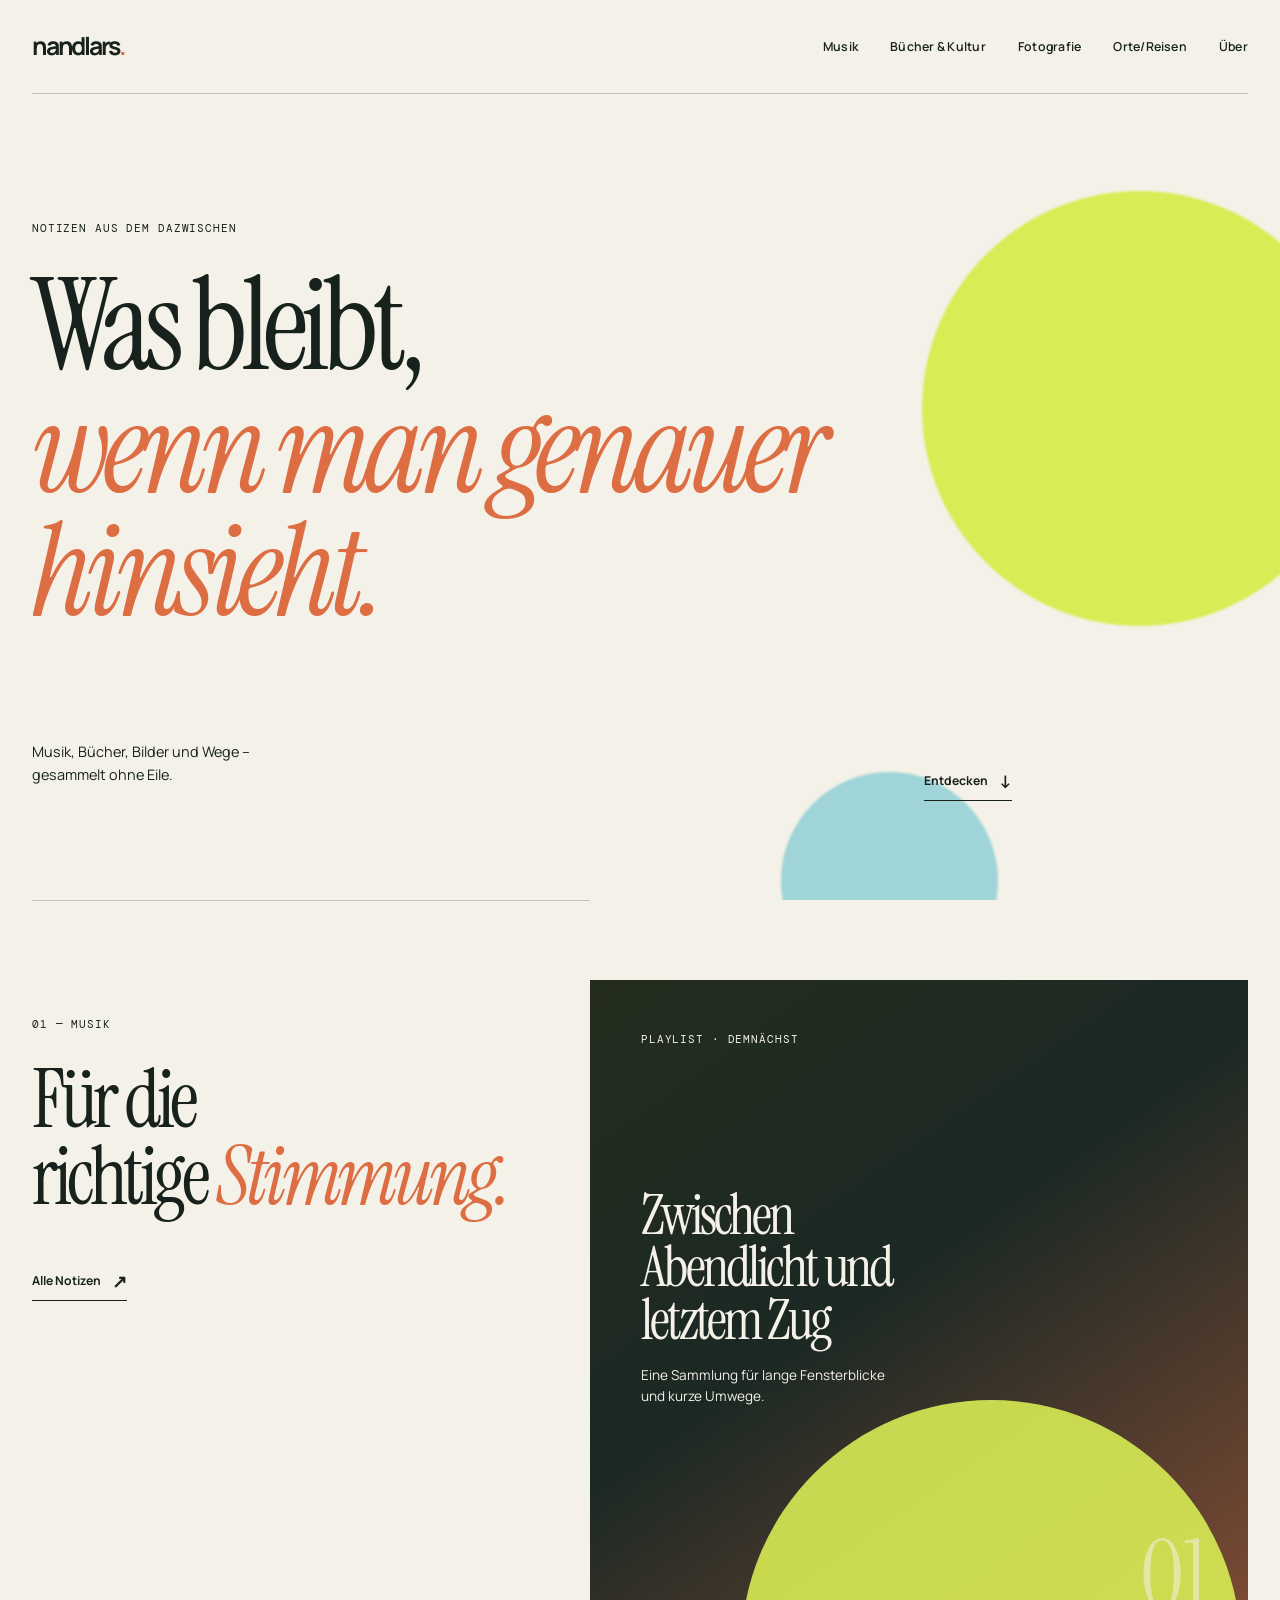
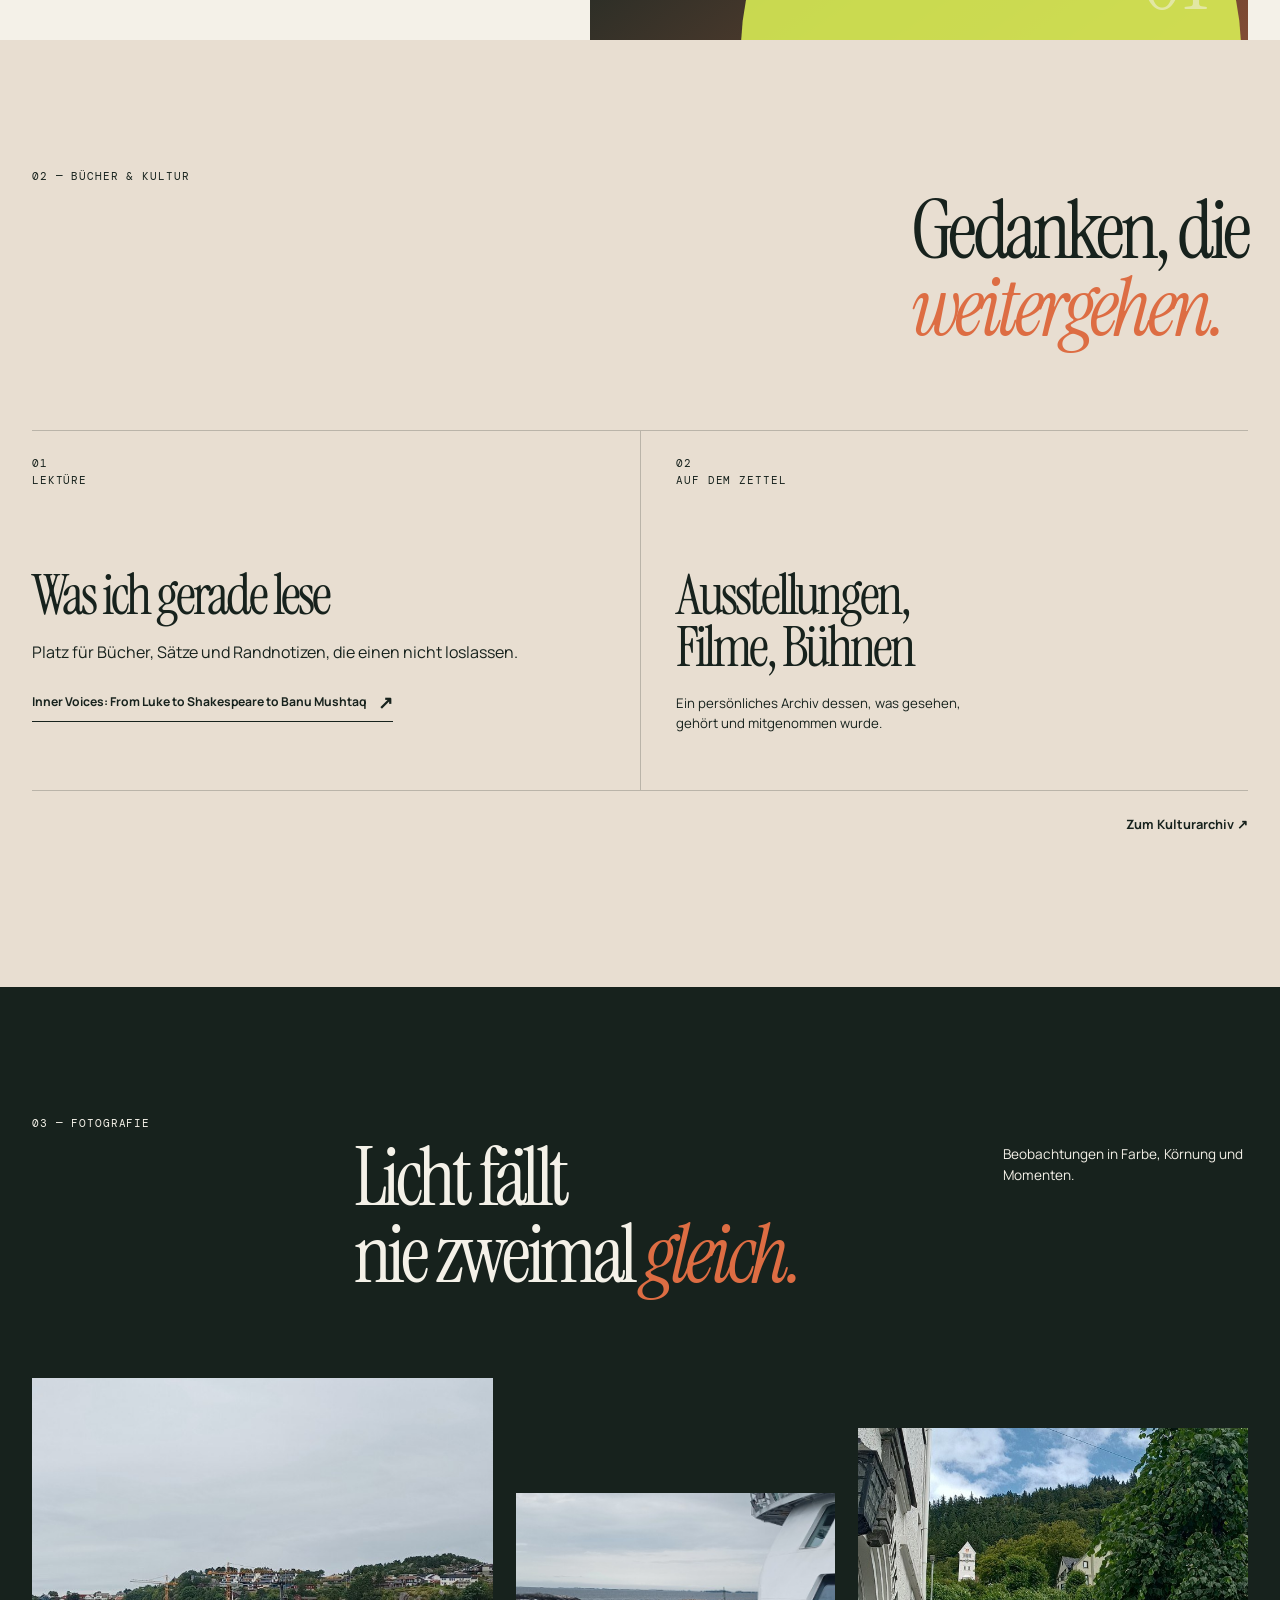
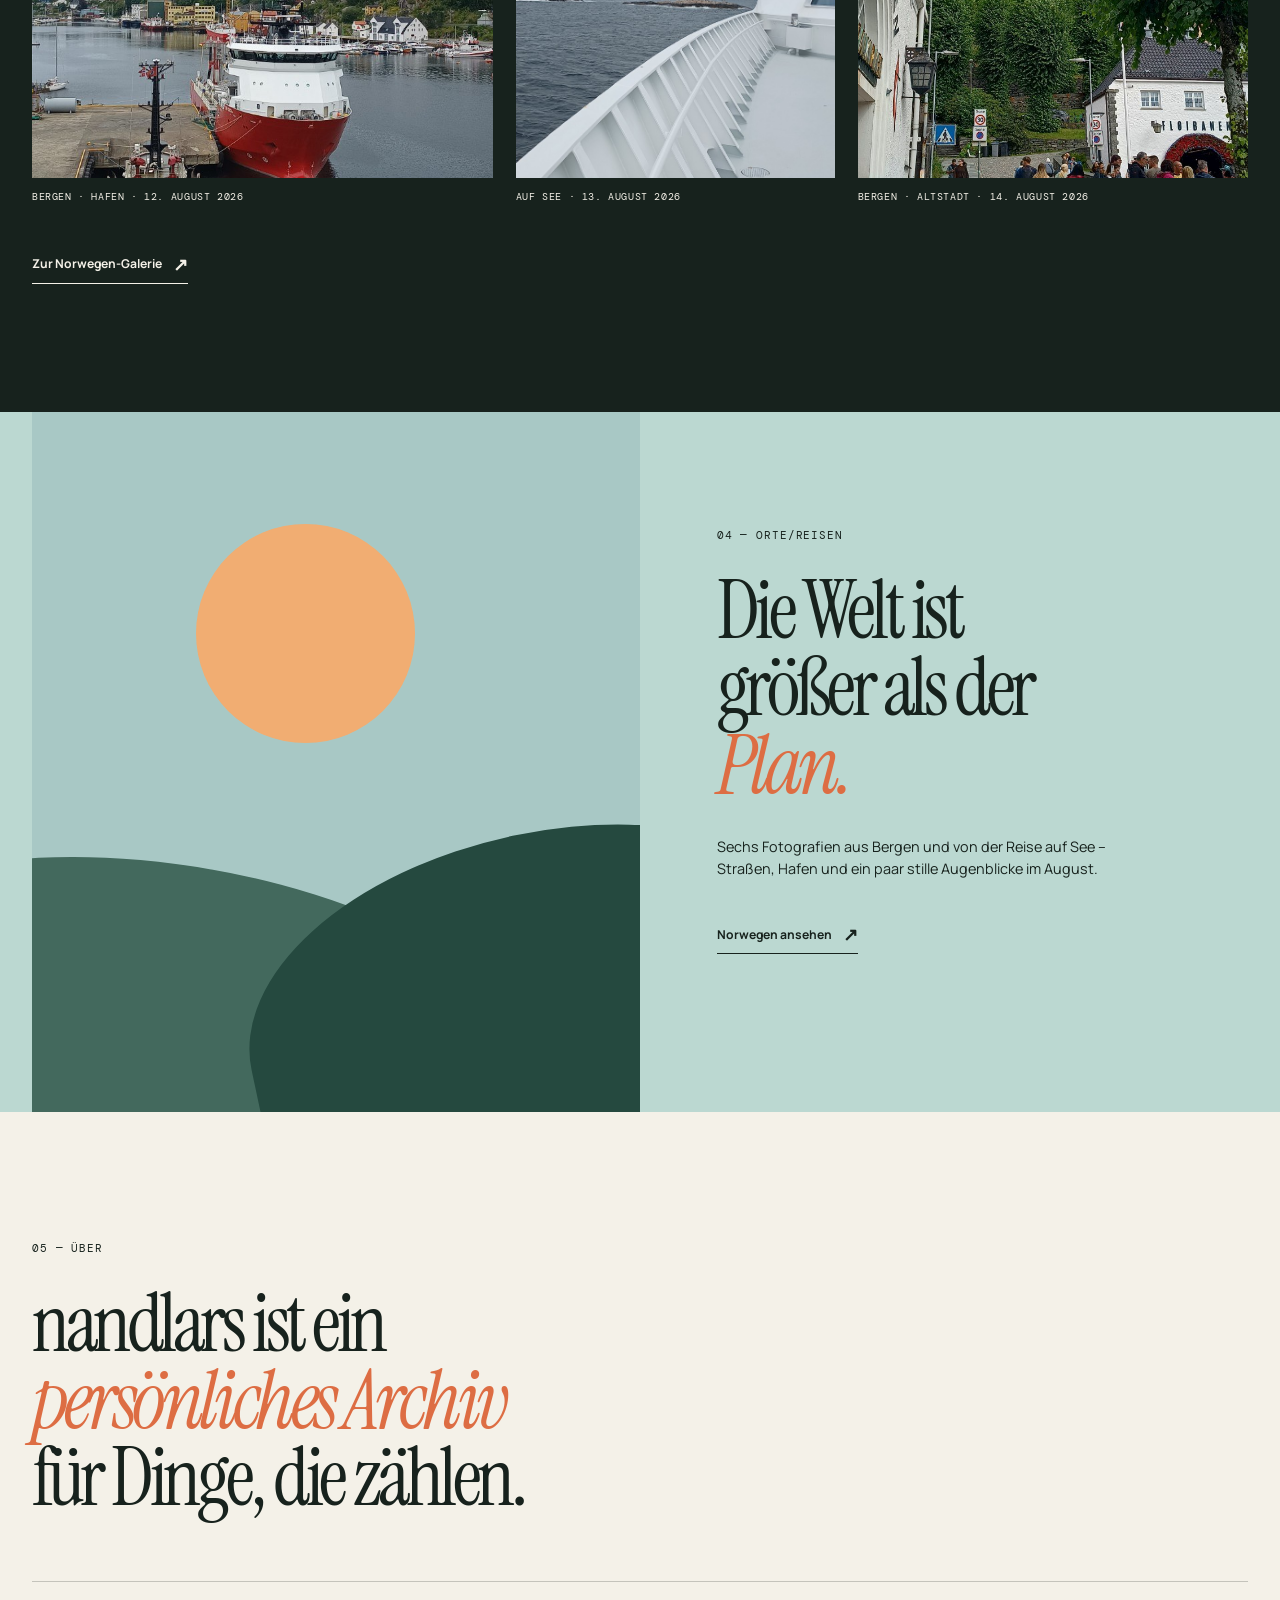
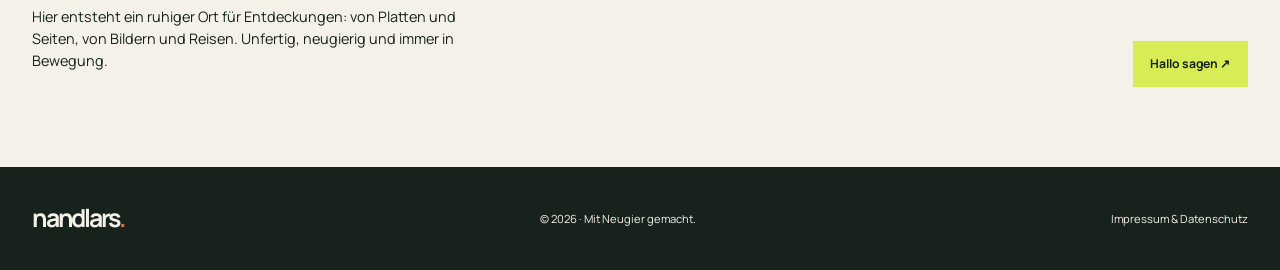
==== commit 49f7c51a: "Add Inner Voices book article" ====
--- a/index.html
+++ b/index.html
@@ -66,6 +66,7 @@
             <p class="item-type">Lektüre</p>
             <h3>Was ich gerade lese</h3>
             <p>Platz für Bücher, Sätze und Randnotizen, die einen nicht loslassen.</p>
+            <a class="text-link culture-entry-link" href="inner-voices.html">Inner Voices: From Luke to Shakespeare to Banu Mushtaq <span aria-hidden="true">↗</span></a>
           </article>
           <article class="culture-item culture-item-highlight">
             <p class="item-number">02</p>
@@ -108,7 +109,7 @@
         <h2 id="ueber-title">nandlars ist ein<br><em>persönliches Archiv</em><br>für Dinge, die zählen.</h2>
         <div class="about-bottom">
           <p>Hier entsteht ein ruhiger Ort für Entdeckungen: von Platten und Seiten, von Bildern und Reisen. Unfertig, neugierig und immer in Bewegung.</p>
-          <a class="button-link" href="mailto:hallo@example.com">Hallo sagen <span aria-hidden="true">↗</span></a>
+          <a class="button-link" href="mailto:lars@nandlars2.de">Hallo sagen <span aria-hidden="true">↗</span></a>
         </div>
       </section>
     </main>
--- a/assets/css/main.css
+++ b/assets/css/main.css
@@ -38,3 +38,21 @@
   .gallery-intro h1 { font-size:clamp(3.7rem,15vw,6rem); }
 }
 @media (max-width:560px) { .norway-gallery { grid-template-columns:1fr; gap:1.5rem; } }
+
+/* Long-form book entries */
+.culture-entry-link { margin-top:.5rem; white-space:normal; }
+.book-entry { max-width:1100px; }
+.book-entry-header { max-width:900px; margin-bottom:4rem; }
+.book-entry h1 { font-size:clamp(3.5rem,7vw,6.5rem); }
+.book-entry-byline { font-size:.8rem; }
+.book-entry-content { max-width:720px; }
+.book-entry-content h2 { margin:3rem 0 1.2rem; font-size:clamp(2rem,4vw,3rem); line-height:1; }
+.book-entry-content p,.book-entry-content li { font-size:clamp(.95rem,1.3vw,1.05rem); line-height:1.8; }
+.book-entry-content ul { padding-left:1.4rem; }
+.book-entry-content blockquote { margin:1.5rem 0; padding:1.25rem 1.5rem; border-left:2px solid var(--rust); background:#e8ded1; font:400 1.5rem/1.35 var(--serif); }
+.book-entry-content blockquote footer { margin-top:.75rem; font:400 .68rem var(--mono); letter-spacing:.06em; text-transform:uppercase; }
+@media (max-width:700px) {
+  .book-entry-header { margin-bottom:3rem; }
+  .book-entry-content h2 { margin-top:2.5rem; }
+  .book-entry-content blockquote { padding:1rem 1.1rem; font-size:1.3rem; }
+}
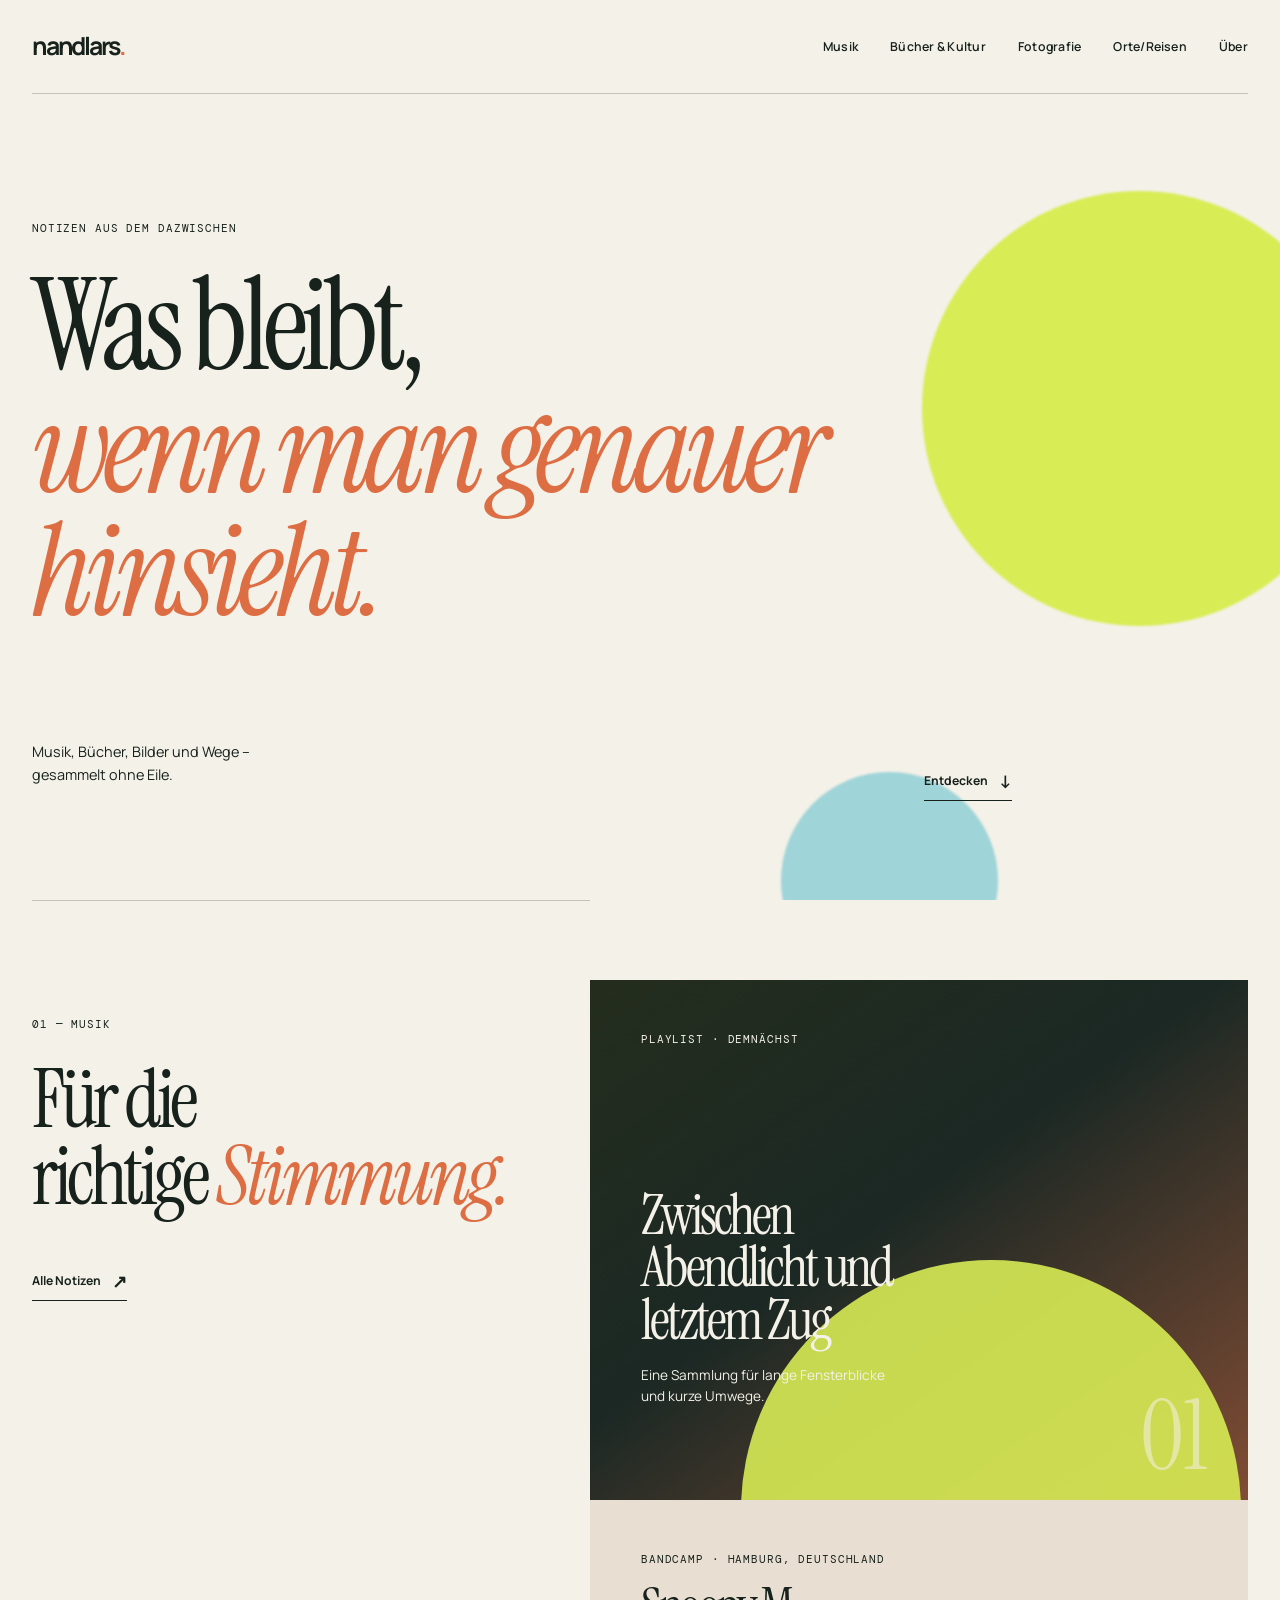
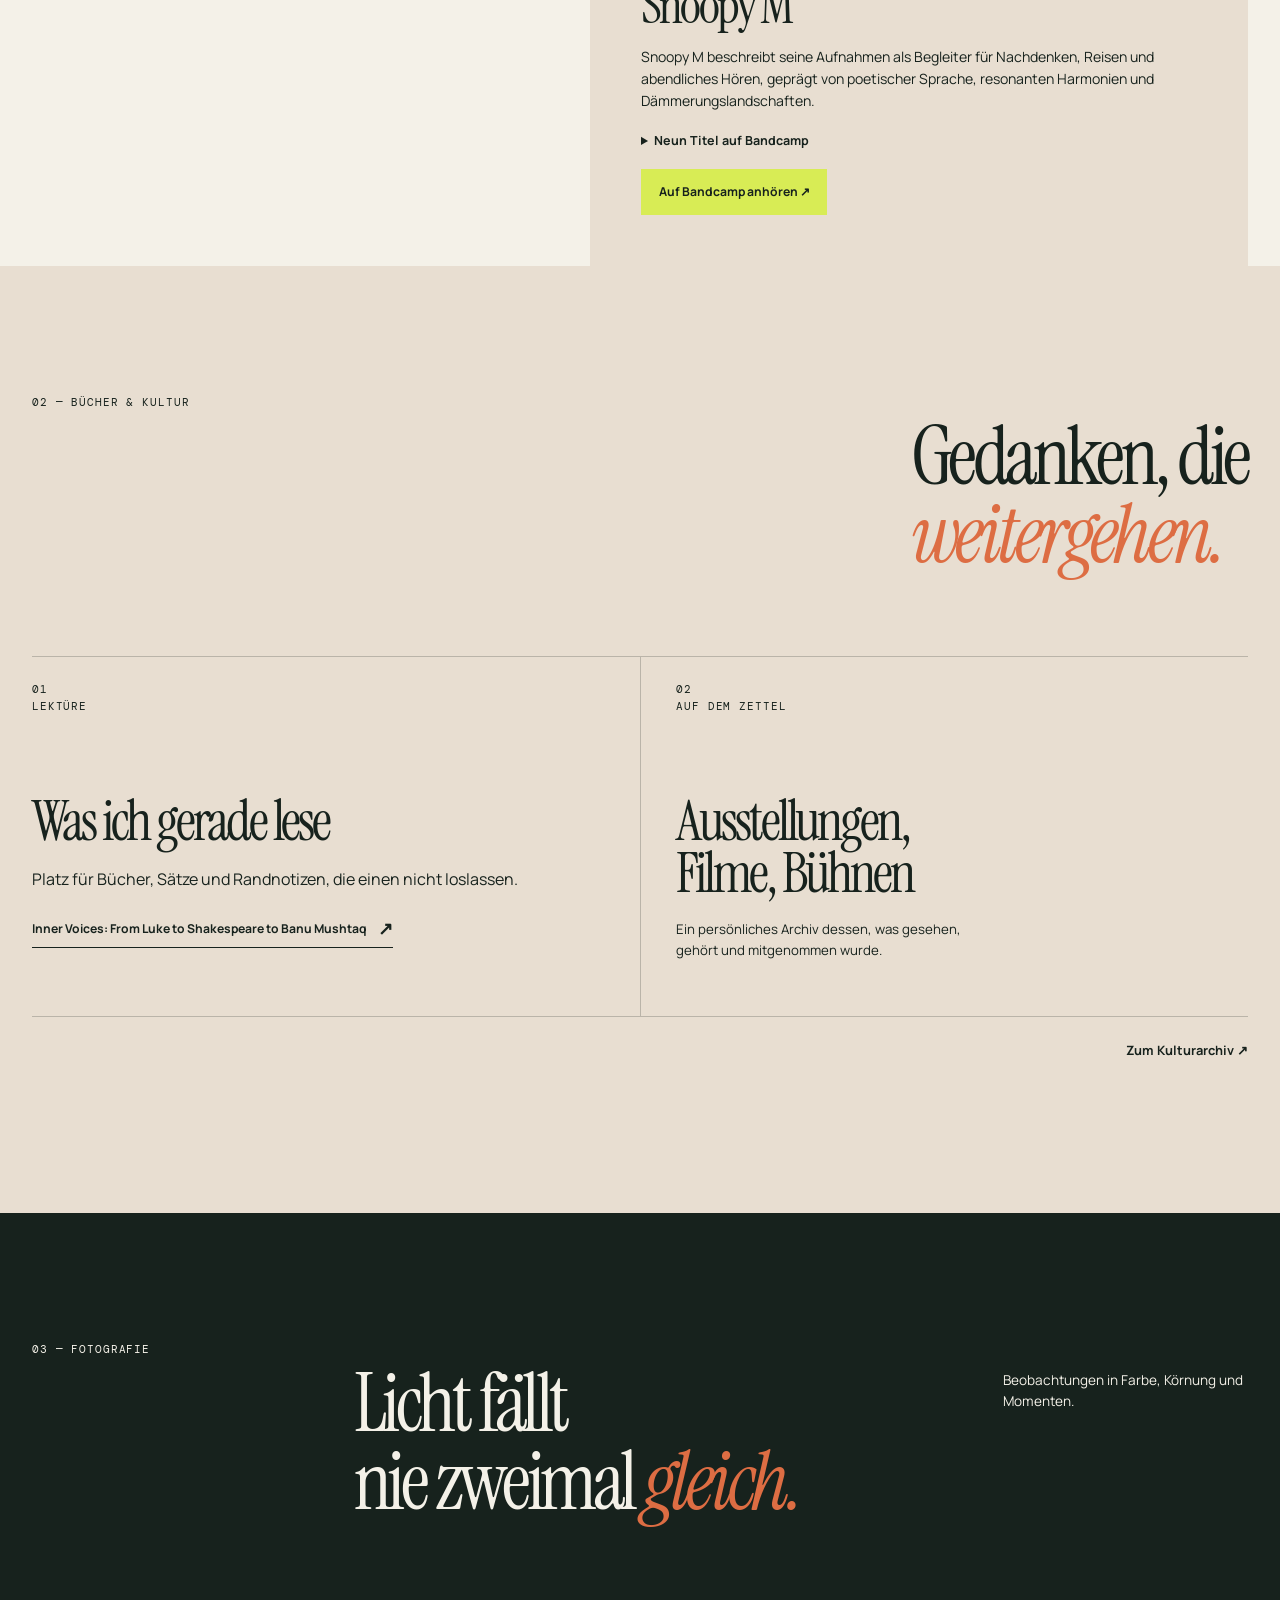
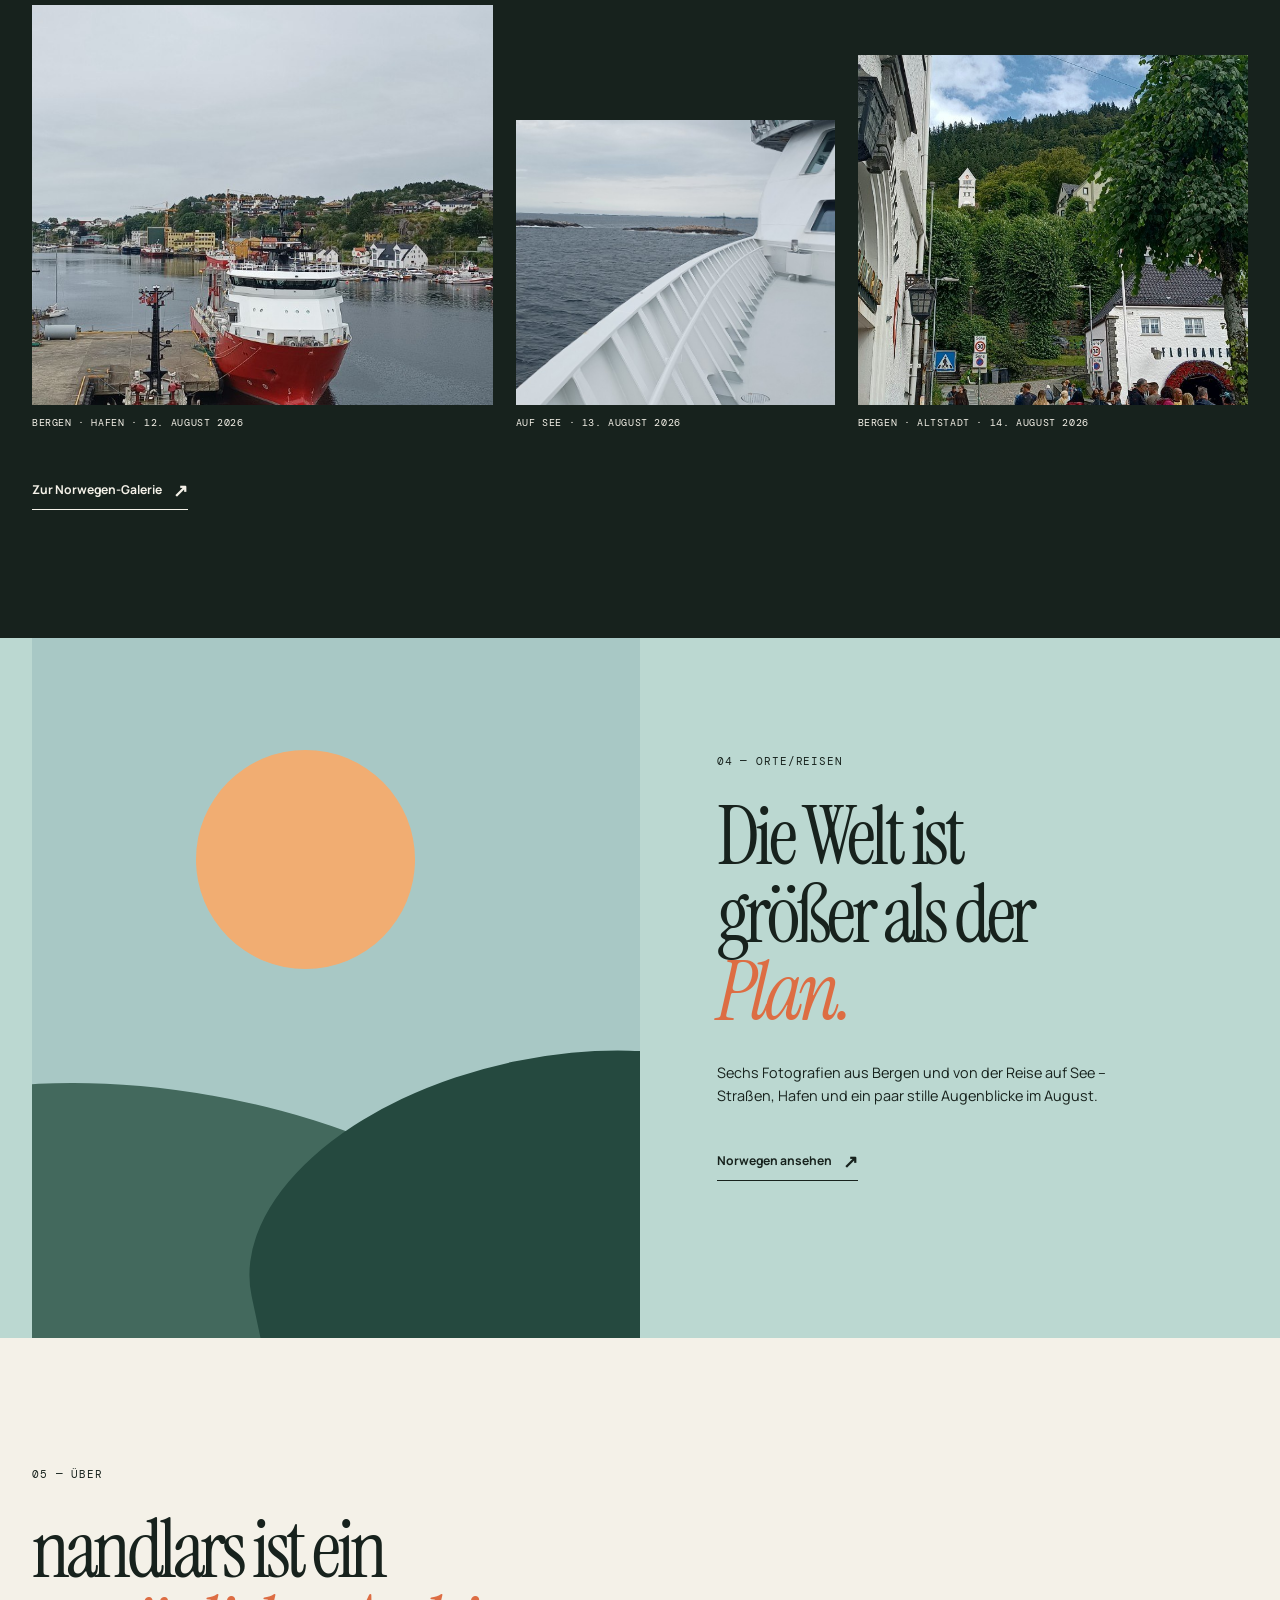
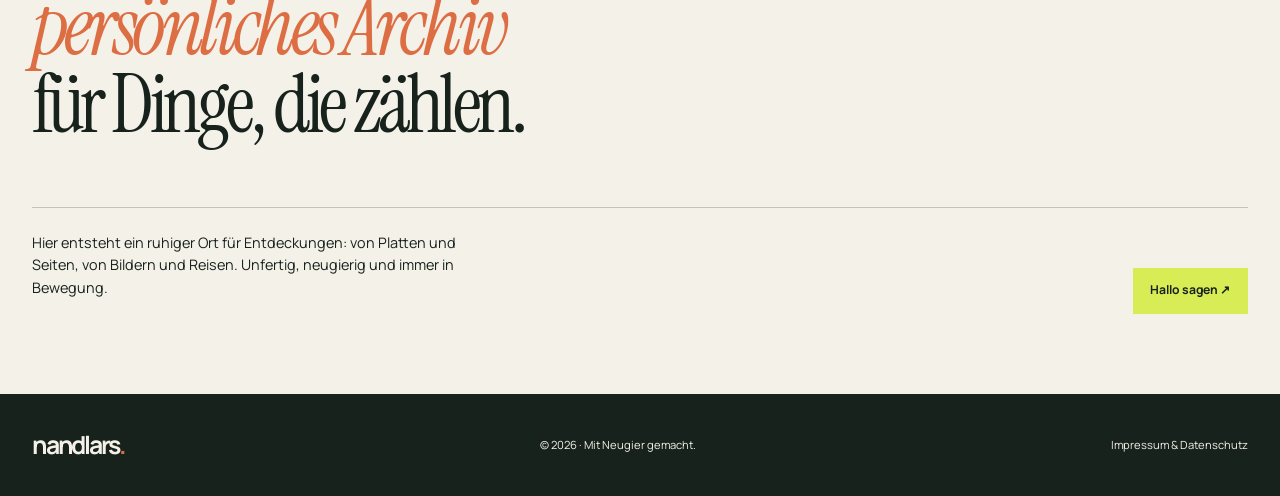
==== commit 03498307: "Add book article and Snoopy M music" ====
--- a/index.html
+++ b/index.html
@@ -52,6 +52,26 @@
           <h3>Zwischen<br>Abendlicht und<br>letztem Zug</h3>
           <p>Eine Sammlung für lange Fensterblicke und kurze Umwege.</p>
           <span class="card-index" aria-hidden="true">01</span>
+        </article>
+        <article class="feature-card bandcamp-card" aria-labelledby="snoopym-title">
+          <p class="card-meta">Bandcamp · Hamburg, Deutschland</p>
+          <h3 id="snoopym-title">Snoopy M</h3>
+          <p>Snoopy M beschreibt seine Aufnahmen als Begleiter für Nachdenken, Reisen und abendliches Hören, geprägt von poetischer Sprache, resonanten Harmonien und Dämmerungslandschaften.</p>
+          <details class="bandcamp-tracklist">
+            <summary>Neun Titel auf Bandcamp</summary>
+            <ul>
+              <li>el nino</li>
+              <li>Sailing</li>
+              <li>Lions</li>
+              <li>Perfect Days</li>
+              <li>Der Tag</li>
+              <li>Mutuality</li>
+              <li>Snoopy Watching Sunrise From Moon</li>
+              <li>The Past</li>
+              <li>The Rooster</li>
+            </ul>
+          </details>
+          <a class="button-link" href="https://snoopym.bandcamp.com/" target="_blank" rel="noopener noreferrer">Auf Bandcamp anhören <span aria-hidden="true">↗</span></a>
         </article>
       </section>
 
--- a/assets/css/main.css
+++ b/assets/css/main.css
@@ -56,3 +56,16 @@
   .book-entry-content h2 { margin-top:2.5rem; }
   .book-entry-content blockquote { padding:1rem 1.1rem; font-size:1.3rem; }
 }
+
+/* Bandcamp music entry */
+.bandcamp-card { grid-column:2; align-self:start; background:#e8ded1; color:var(--ink); }
+.bandcamp-card h3 { margin:.9rem 0 1rem; font:400 clamp(2.3rem,4vw,4rem)/.93 var(--serif); }
+.bandcamp-card > p:not(.card-meta) { max-width:36rem; font-size:.88rem; }
+.bandcamp-tracklist { margin-top:1.2rem; font-size:.78rem; }
+.bandcamp-tracklist summary { width:fit-content; cursor:pointer; font-weight:700; }
+.bandcamp-tracklist ul { margin:.8rem 0 0; padding-left:1.2rem; columns:2; column-gap:2rem; font-size:.72rem; line-height:1.8; }
+.bandcamp-card .button-link { display:inline-block; margin-top:1.2rem; }
+@media (max-width:700px) {
+  .bandcamp-card { grid-column:1; }
+  .bandcamp-tracklist ul { columns:1; }
+}
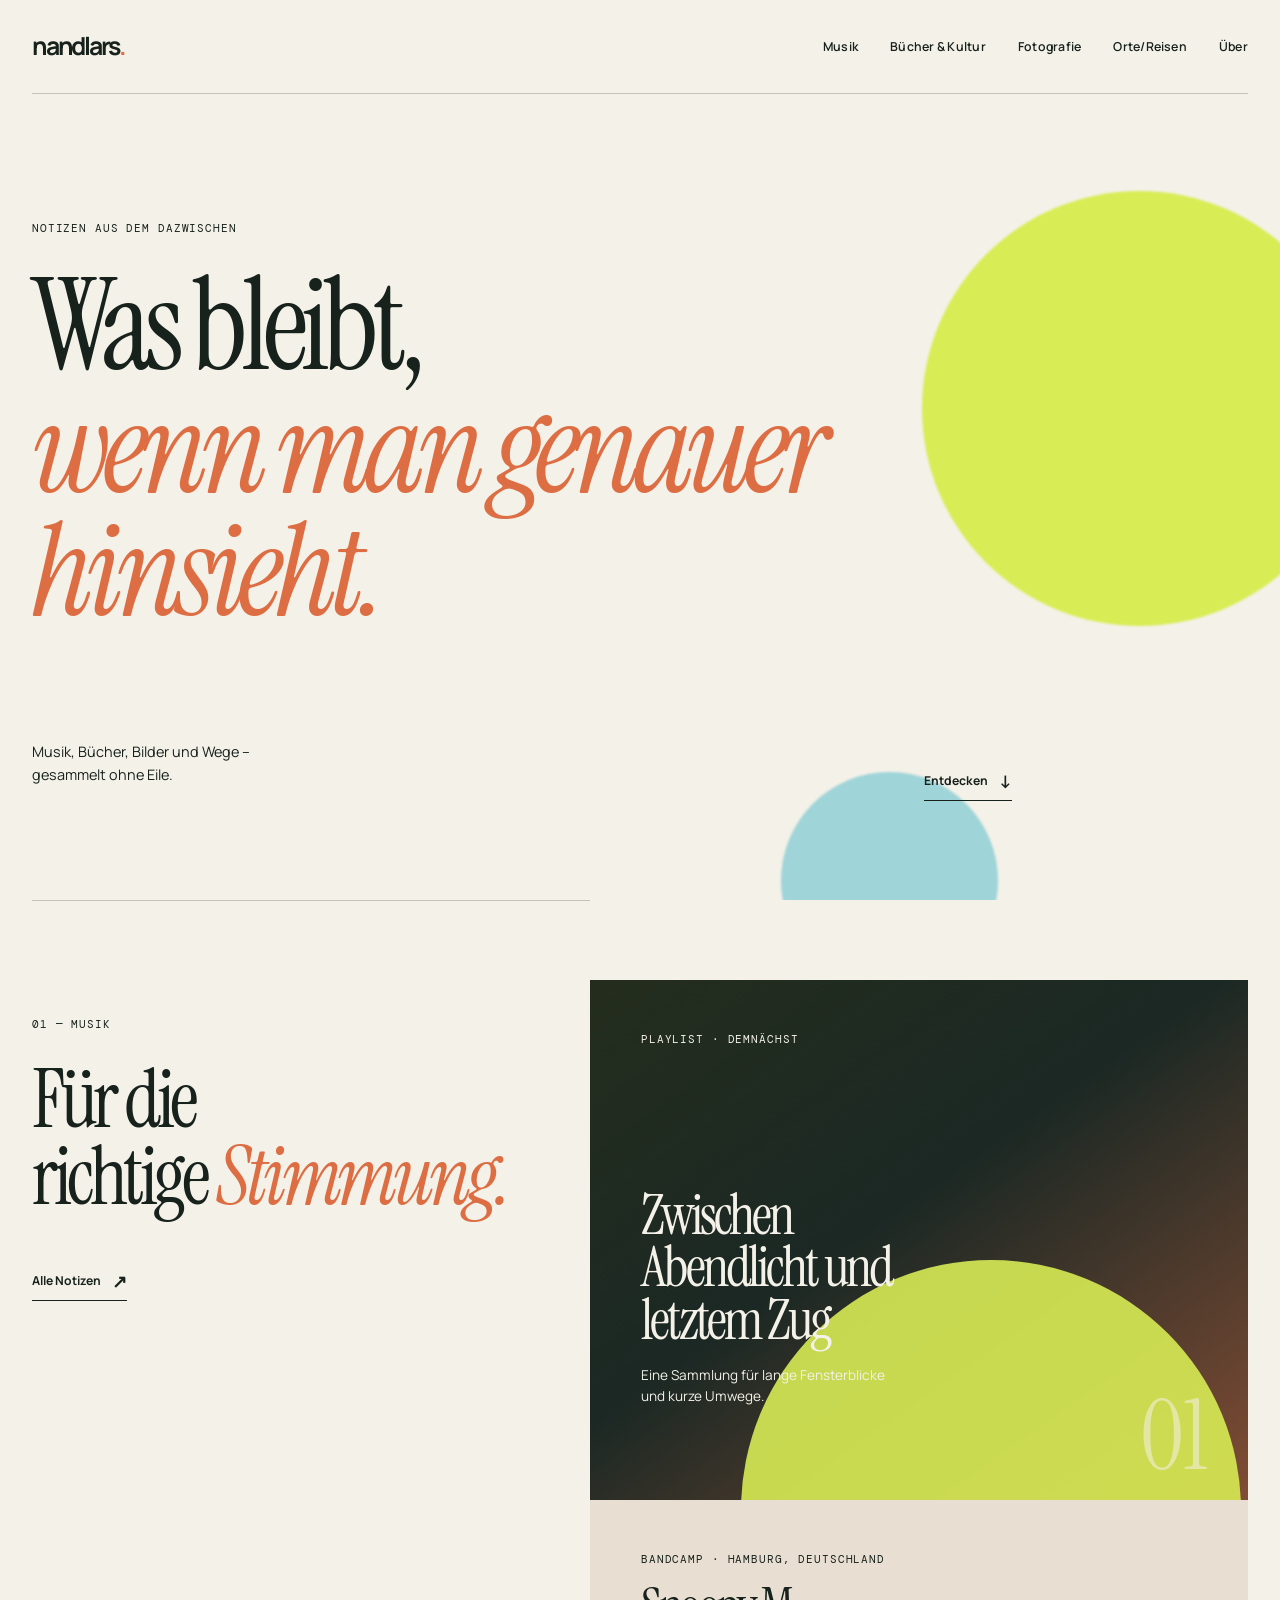
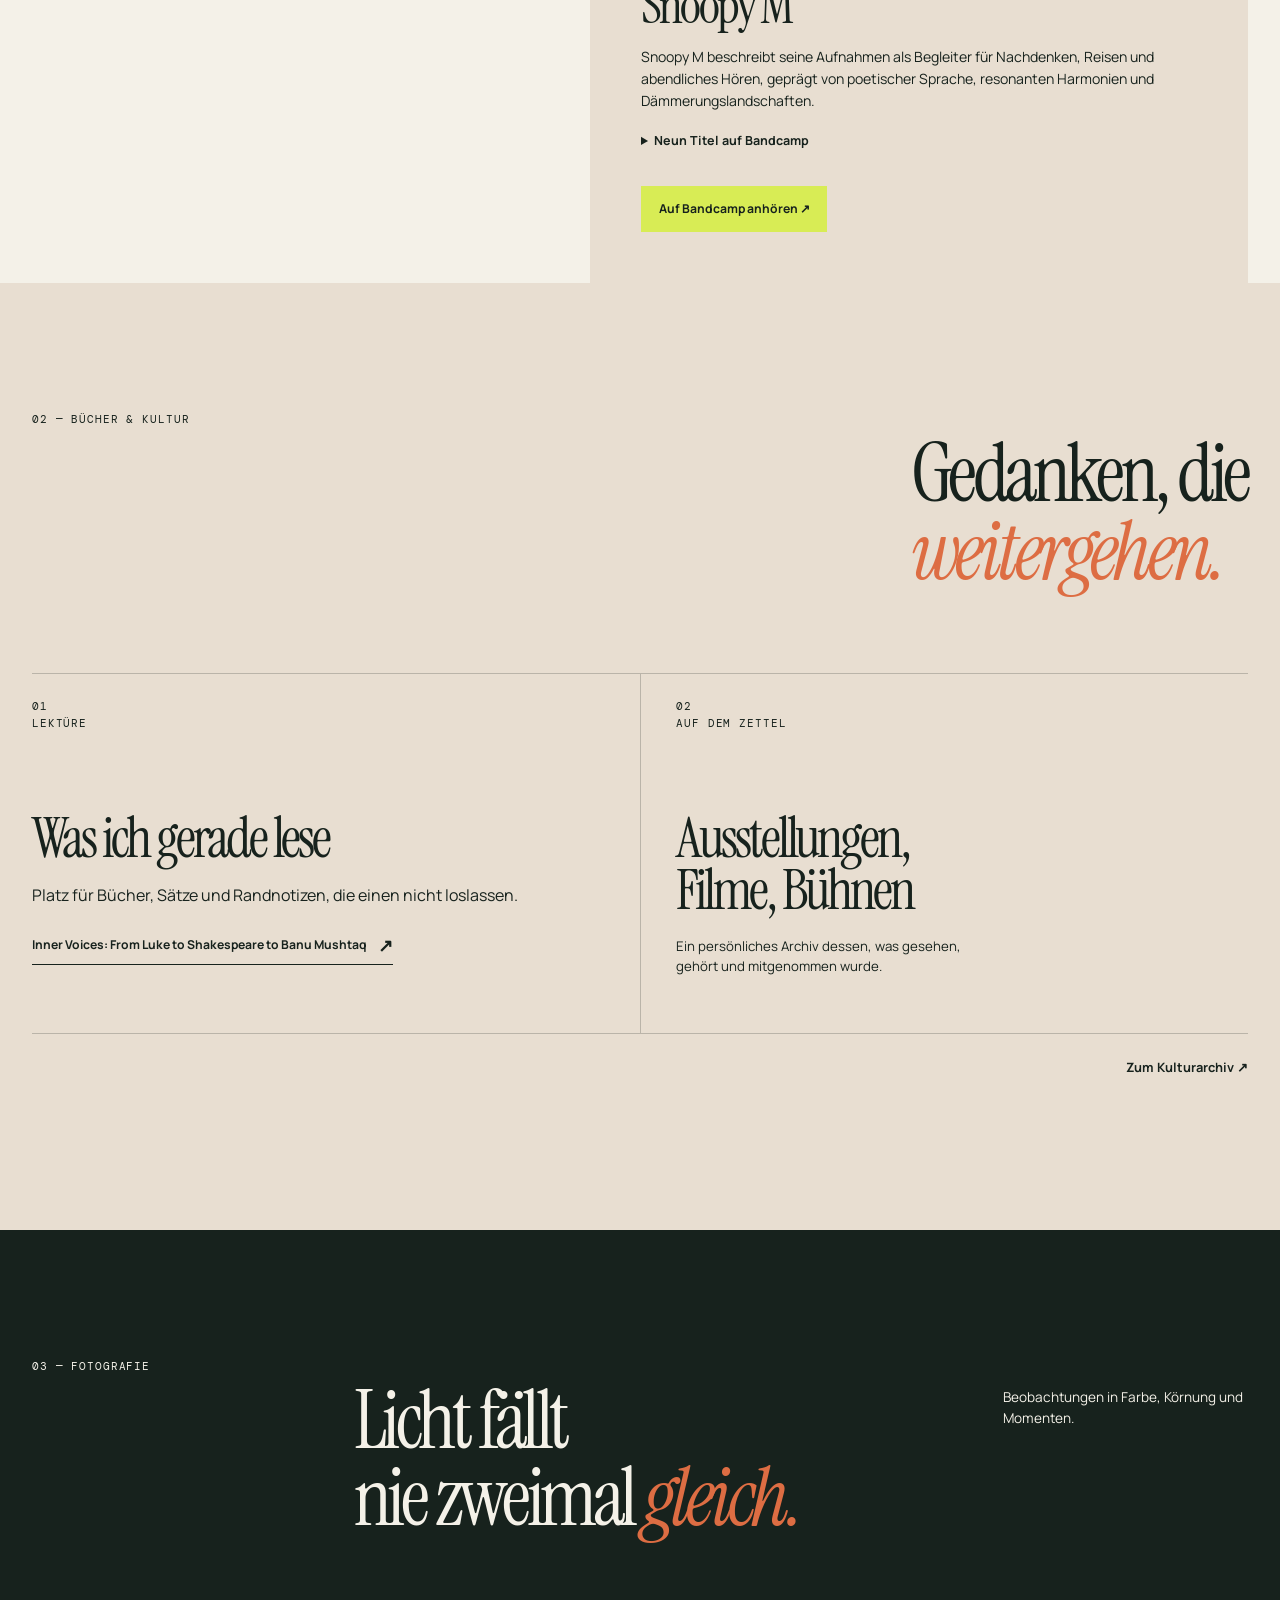
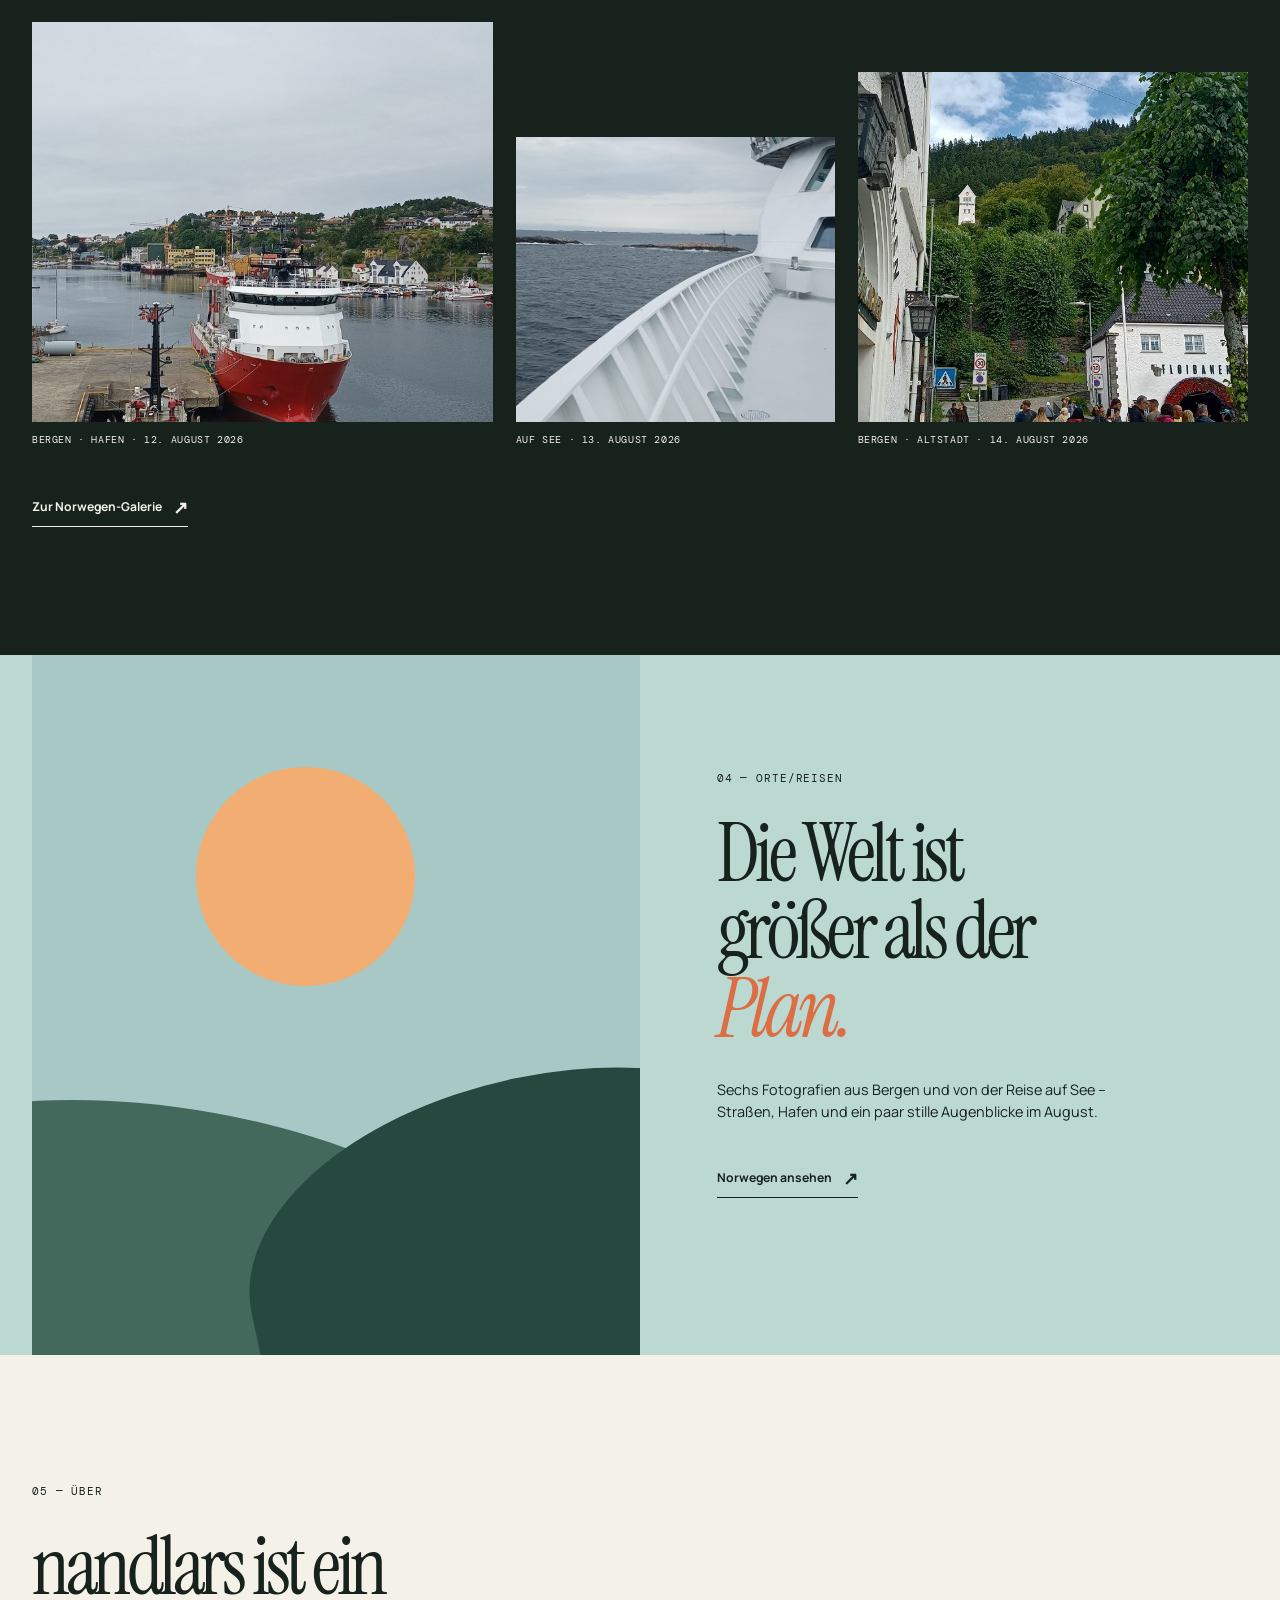
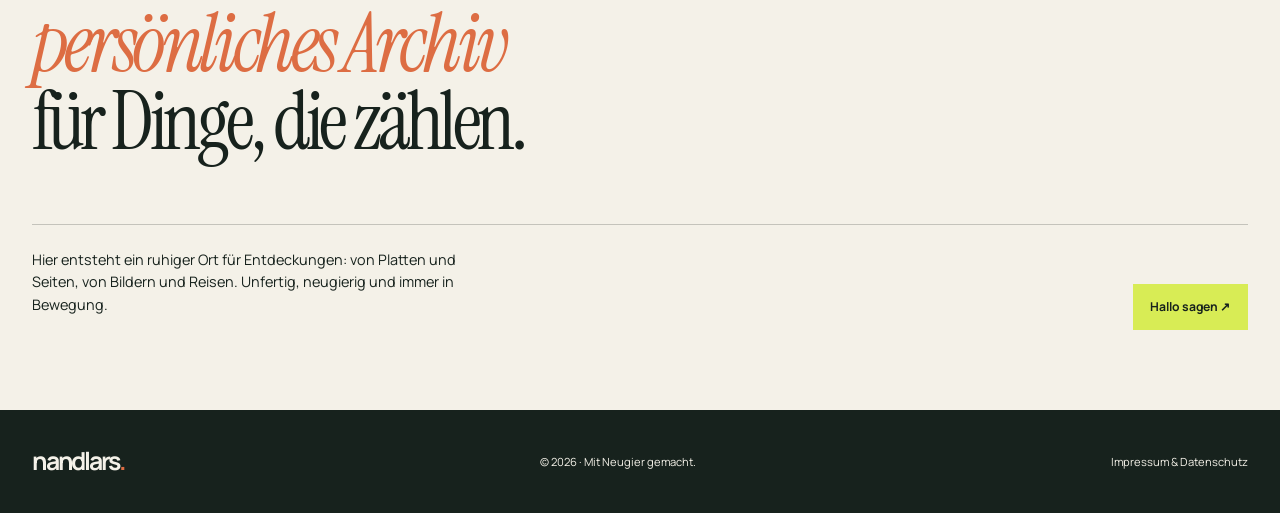
==== commit 92028f97: "Add website favicon" ====
--- a/index.html
+++ b/index.html
@@ -5,6 +5,9 @@
     <meta name="viewport" content="width=device-width, initial-scale=1">
     <meta name="description" content="nandlars – Musik, Bücher, Fotografie und Reisen.">
     <title>nandlars — Notizen, Bilder, Orte</title>
+    <link rel="icon" href="favicon.svg" type="image/svg+xml">
+    <link rel="icon" href="favicon.png" type="image/png" sizes="48x48">
+    <link rel="icon" href="favicon.ico" type="image/x-icon" sizes="any">
     <link rel="preconnect" href="https://fonts.googleapis.com">
     <link rel="preconnect" href="https://fonts.gstatic.com" crossorigin>
     <link href="https://fonts.googleapis.com/css2?family=DM+Mono:wght@400;500&family=Instrument+Serif:ital@0;1&family=Manrope:wght@400;500;600;700&display=swap" rel="stylesheet">
--- a/assets/css/main.css
+++ b/assets/css/main.css
@@ -64,7 +64,7 @@
 .bandcamp-tracklist { margin-top:1.2rem; font-size:.78rem; }
 .bandcamp-tracklist summary { width:fit-content; cursor:pointer; font-weight:700; }
 .bandcamp-tracklist ul { margin:.8rem 0 0; padding-left:1.2rem; columns:2; column-gap:2rem; font-size:.72rem; line-height:1.8; }
-.bandcamp-card .button-link { display:inline-block; margin-top:1.2rem; }
+.bandcamp-card .button-link { display:inline-block; margin-top:2.25rem; }
 @media (max-width:700px) {
   .bandcamp-card { grid-column:1; }
   .bandcamp-tracklist ul { columns:1; }
